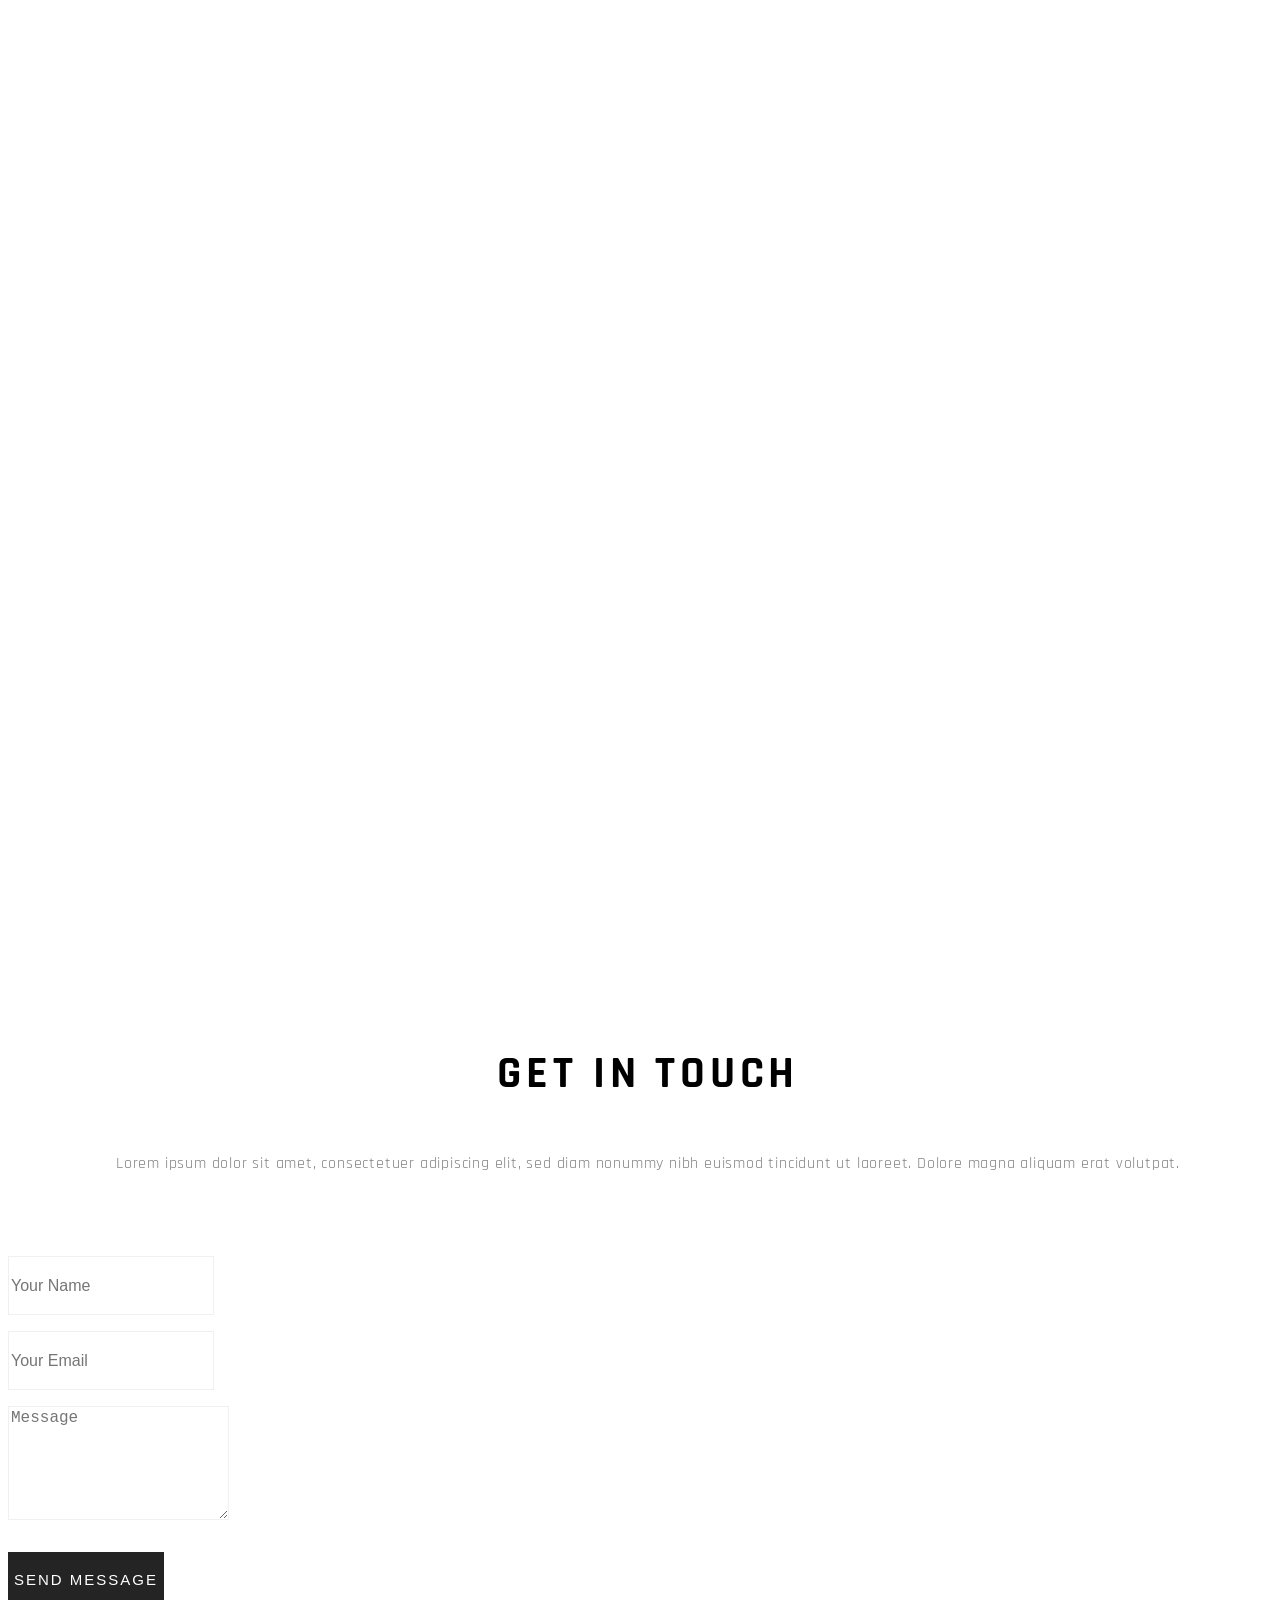
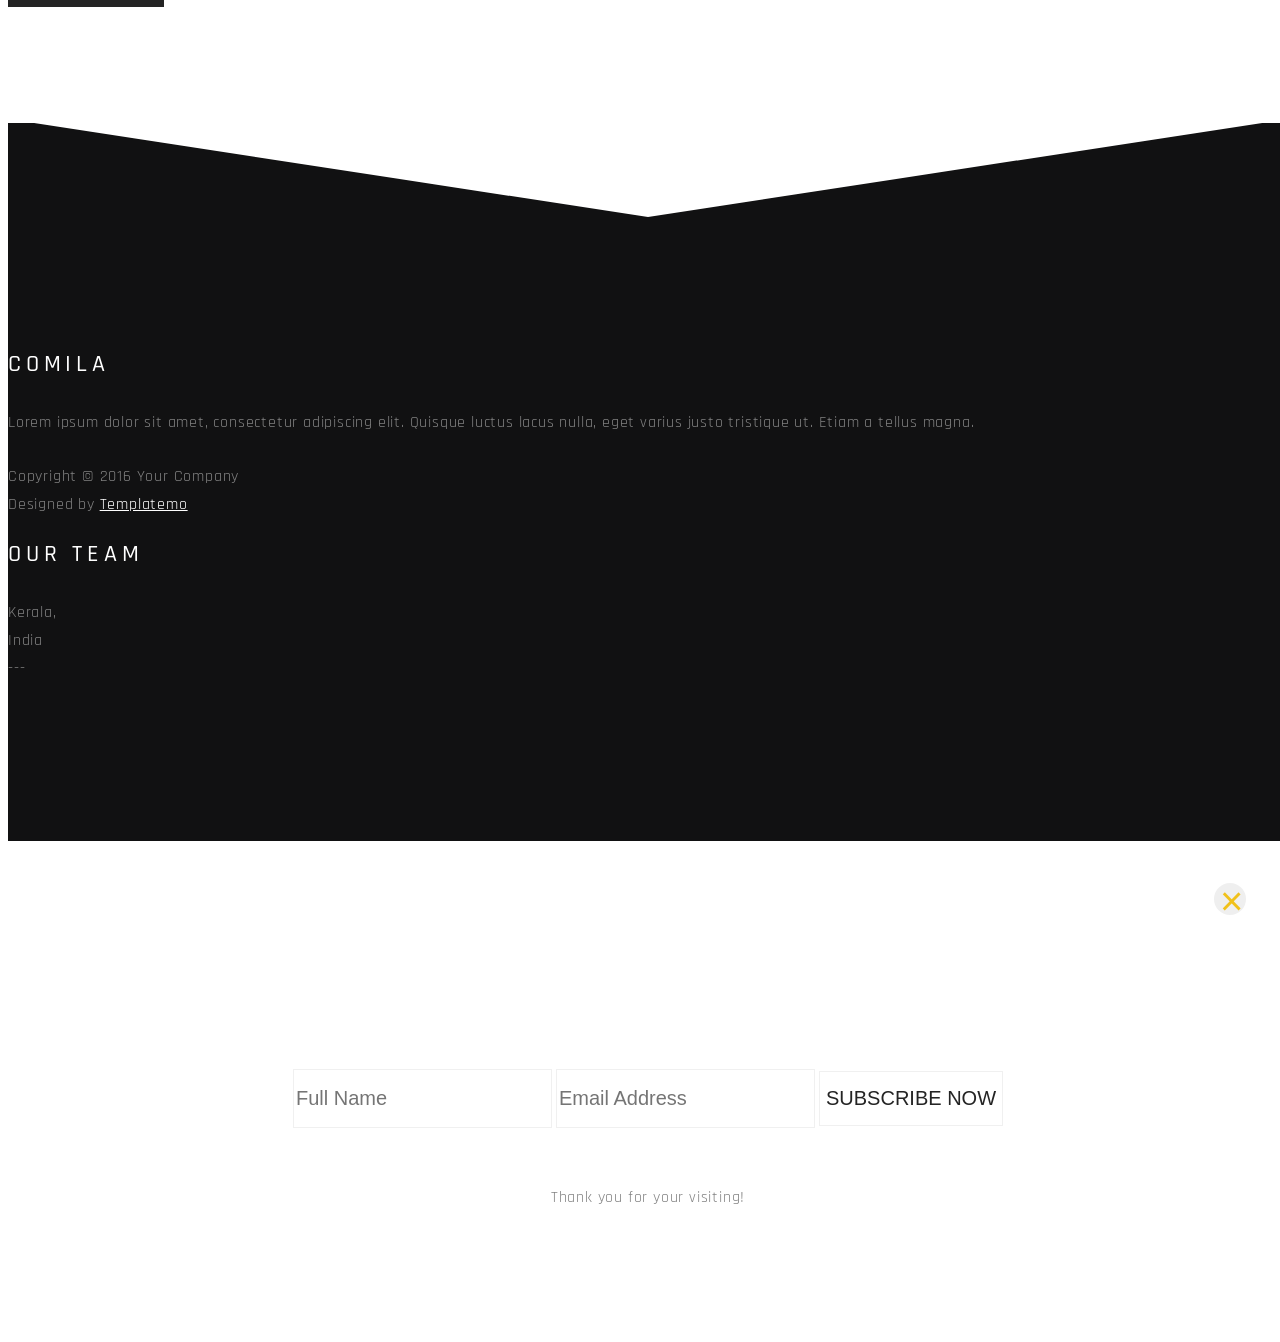
==== index.html @ 95e13ca2 "initial commit" ====
<!DOCTYPE html>
<html lang="en">
<head>

	<meta charset="utf-8">

	<title>Comila HTML CSS Template</title>
<!--
Comila Template
http://www.templatemo.com/tm-490-comila
-->
	<meta http-equiv="X-UA-Compatible" content="IE=Edge">
	<meta name="viewport" content="width=device-width, initial-scale=1">
	<meta name="keywords" content="">
	<meta name="description" content="">

	<!-- stylesheets css -->
	<link rel="stylesheet" href="css/bootstrap.min.css">
	<link rel="stylesheet" href="css/animate.min.css">

  	<link rel="stylesheet" href="css/et-line-font.css">
	<link rel="stylesheet" href="css/font-awesome.min.css">

  	<link rel="stylesheet" href="css/vegas.min.css">
	<link rel="stylesheet" href="css/style.css">

	<link href='https://fonts.googleapis.com/css?family=Rajdhani:400,500,700' rel='stylesheet' type='text/css'>

</head>
<body>

<!-- preloader section -->
<section class="preloader">
	<div class="sk-circle">
       <div class="sk-circle1 sk-child"></div>
       <!-- <div class="sk-circle2 sk-child"></div> -->
       <!-- <div class="sk-circle3 sk-child"></div> -->
       <!-- <div class="sk-circle4 sk-child"></div> -->
       <!-- <div class="sk-circle5 sk-child"></div> -->
       <!-- <div class="sk-circle6 sk-child"></div> -->
      <!-- <div class="sk-circle7 sk-child"></div> -->
       <!-- <div class="sk-circle8 sk-child"></div> -->
       <!-- <div class="sk-circle9 sk-child"></div> -->
       <!-- <div class="sk-circle10 sk-child"></div> -->
       <!-- <div class="sk-circle11 sk-child"></div> -->
       <!-- <div class="sk-circle12 sk-child"></div> -->
     </div>
</section>

<!-- home section -->
<section id="home">
	<div class="container">
		<div class="row">

			<div class="col-md-offset-2 col-md-8 col-sm-12">
				<div class="home-thumb">
					<h1 class="wow fadeInUp" data-wow-delay="0.4s">Hello, we are Sudo</h1>
          			<h3 class="wow fadeInUp" data-wow-delay="0.6s">We are almost <strong>ready to launch</strong> our <strong>new creative</strong> website!</h3>
          			<a href="#about" class="btn btn-lg btn-default smoothScroll wow fadeInUp hidden-xs" data-wow-delay="0.8s">Let's begin</a>
        			<a href="#" data-toggle="modal" data-target="#modal1" class="btn btn-lg btn-success smoothScroll wow fadeInUp" data-wow-delay="1.0s">Notify me!</a>
				</div>
			</div>

		</div>
	</div>
</section>

<!-- about section -->
<!-- <section id="about">
	<div class="container">
		<div class="row">

      <div class="col-md-6 col-sm-12">
        <img src="images/about-img.png" class="img-responsive wow fadeInUp" alt="About">
      </div>

			<div class="col-md-6 col-sm-12">
				<div class="about-thumb">
					<div class="section-title">
						<h1 class="wow fadeIn" data-wow-delay="0.2s">our company</h1>
						<h3 class="wow fadeInUp" data-wow-delay="0.4s">Comila Studio is based in Hong Kong</h3>
					</div>
					<div class="wow fadeInUp" data-wow-delay="0.6s">
						<p>Vivamus elit risus, porttitor id placerat ut, aliquet non quam. Pellentesque nulla metus, ornare et porttitor vel, consectetur vitae erat. Vestibulum tristique semper tellus vitae condimentum. Duis sed eros eget diam dictum posuere.</p>
						<p>Aliquam vel gravida ligula. Phasellus ut purus ac libero ultrices commodo commodo at quam. In vestibulum purus sit amet tempus euismod. Donec sed congue nisl.</p>
					</div>
				</div>
			</div>

		</div>
	</div>
</section> -->


<!-- feature section -->
<!-- <section id="feature">
  <div class="container">
    <div class="row">

      <svg preserveAspectRatio="none" viewBox="0 0 100 102" height="100" width="100%" version="1.1" xmlns="http://www.w3.org/2000/svg" class="svgcolor-light">
        <path d="M0 0 L50 100 L100 0 Z"></path>
      </svg>

      <div class="col-md-4 col-sm-6">
        <div class="media wow fadeInUp" data-wow-delay="0.4s">
          <div class="media-object media-left">
            <i class="icon icon-laptop"></i>
          </div>
          <div class="media-body">
            <h2 class="media-heading">Responsive</h2>
            <p>Lorem ipsum dolor sit amet, consectetur adipiscing elit. Quisque luctus lacus nulla, eget varius justo tristique ut.</p>
          </div>
        </div>
      </div>

      <div class="col-md-4 col-sm-6">
        <div class="media wow fadeInUp" data-wow-delay="0.8s">
          <div class="media-object media-left">
            <i class="icon icon-refresh"></i>
          </div>
          <div class="media-body">
            <h2 class="media-heading">Bootstrap</h2>
            <p>Lorem ipsum dolor sit amet, consectetur adipiscing elit. Quisque luctus lacus nulla, eget varius justo tristique ut.</p>
          </div>
        </div>
      </div>

      <div class="col-md-4 col-sm-8">
        <div class="media wow fadeInUp" data-wow-delay="1.2s">
          <div class="media-object media-left">
            <i class="icon icon-chat"></i>
          </div>
          <div class="media-body">
            <h2 class="media-heading">Support</h2>
            <p>Lorem ipsum dolor sit amet, consectetur adipiscing elit. Quisque luctus lacus nulla, eget varius justo tristique ut.</p>
          </div>
        </div>
      </div>

      <div class="clearfix text-center col-md-12 col-sm-12">
        <a href="#contact" class="btn btn-default smoothScroll">Talk to us</a>
      </div>

    </div>
  </div>
</section> -->

<!-- contact section -->
<section id="contact">
	<div class="container">
		<div class="row">

			<div class="col-md-offset-2 col-md-8 col-sm-12">
				<div class="section-title">
					<h1 class="wow fadeInUp" data-wow-delay="0.3s">Get in touch</h1>
					<p class="wow fadeInUp" data-wow-delay="0.6s">Lorem ipsum dolor sit amet, consectetuer adipiscing elit, sed diam nonummy nibh euismod tincidunt ut laoreet. Dolore magna aliquam erat volutpat.</p>
				</div>
				<div class="contact-form wow fadeInUp" data-wow-delay="1.0s">
					<form id="contact-form" method="post" action="#">
                        <div class="col-md-6 col-sm-6">
                          	<input name="name" type="text" class="form-control" placeholder="Your Name" required>
                        </div>
                        <div class="col-md-6 col-sm-6">
                          	<input name="email" type="email" class="form-control" placeholder="Your Email" required>
                        </div>
           			  	<div class="col-md-12 col-sm-12">
				   			<textarea name="message" class="form-control" placeholder="Message" rows="6" required></textarea>
           			  	</div>
						<div class="col-md-offset-3 col-md-6 col-sm-offset-2 col-sm-8">
							<input name="submit" type="submit" class="form-control submit" id="submit" value="SEND MESSAGE">
						</div>
					</form>
				</div>
			</div>

		</div>
	</div>
</section>

<!-- footer section -->
<footer>
	<div class="container">
		<div class="row">

      <svg class="svgcolor-light" preserveAspectRatio="none" viewBox="0 0 100 102" height="100" width="100%" version="1.1" xmlns="http://www.w3.org/2000/svg">
        <path d="M0 0 L50 100 L100 0 Z"></path>
      </svg>

      <div class="col-md-4 col-sm-6">
        <h2>comila</h2>
          <div class="wow fadeInUp" data-wow-delay="0.3s">
             <p>Lorem ipsum dolor sit amet, consectetur adipiscing elit. Quisque luctus lacus nulla, eget varius justo tristique ut. Etiam a tellus magna.</p>
             <p class="copyright-text">Copyright &copy; 2016 Your Company <br>
             Designed by <a rel="nofollow" href="http://www.google.com/+templatemo" target="_parent">Templatemo</a></p>
          </div>
      </div>

      <div class="col-md-1 col-sm-1"></div>

      <div class="col-md-4 col-sm-5">
        <h2>Our Team</h2>
        <p class="wow fadeInUp" data-wow-delay="0.6s">
          Kerala,<br>
          India <br>
          ---
        </p>
        <ul class="social-icon">
          <li><a href="#" class="fa fa-facebook wow bounceIn" data-wow-delay="0.9s"></a></li>
          <li><a href="#" class="fa fa-twitter wow bounceIn" data-wow-delay="1.2s"></a></li>
          <li><a href="#" class="fa fa-behance wow bounceIn" data-wow-delay="1.4s"></a></li>
          <li><a href="#" class="fa fa-dribbble wow bounceIn" data-wow-delay="1.6s"></a></li>
        </ul>
      </div>

		</div>
	</div>
</footer>

<!-- modal -->
<div class="modal fade" id="modal1" tabindex="-1" role="dialog" aria-labelledby="myModalLabel" aria-hidden="true">
  <div class="modal-dialog">
      <div class="modal-content modal-popup">
        <div class="modal-header">
          <button type="button" class="close" data-dismiss="modal" aria-label="Close"><span aria-hidden="true">&times;</span></button>
          <h2 class="modal-title">Our Newsletter</h2>
        </div>
        <form action="#" method="post">
          <input name="fullname" type="text" class="form-control" id="fullname" placeholder="Full Name">
          <input name="email" type="text" class="form-control" id="email" placeholder="Email Address">
          <input name="submit" type="submit" class="form-control" id="submit" value="Subscribe Now">
        </form>
        <p>Thank you for your visiting!</p>
      </div>
  </div>
</div>


<!-- Back top -->
<a href="#back-top" class="go-top"><i class="fa fa-angle-up"></i></a>

<!-- javscript js -->
<script src="js/jquery.js"></script>
<script src="js/bootstrap.min.js"></script>

<script src="js/vegas.min.js"></script>

<script src="js/wow.min.js"></script>
<script src="js/smoothscroll.js"></script>
<script src="js/custom.js"></script>

</body>
</html>
---- css/style.css ----
/*

Comila Template

http://www.templatemo.com/tm-490-comila

*/

body
	{
		background: #ffffff;
   font-family: 'Rajdhani', sans-serif;
    font-weight: 400;
	}

html,body {
  width: 100%;
  overflow-x: hidden;
}

html {
  font-size: 100%;
}

h1,h2,h3 {
  font-weight: 500;
  letter-spacing: 0.3rem;
  text-transform: uppercase;
}

h1 {
  font-size: 2.8rem;
  font-weight: 700;
}

h2 {
  color: #ffffff;
  padding-bottom: 10px;
}

h3 {
  font-size: 1rem;
  line-height: 2rem;
}

p {
  color: #828282;
  letter-spacing: 0.8px;
  line-height: 28px;
}

strong {
  color: #f1c11a;
  font-weight: 700;
}

#about,
#feature,
#contact {
  background: #ffffff;
}

#about,
#feature,
#contact,
footer {
  padding-top: 100px;
  padding-bottom: 100px;
}

.section-title {
  padding-bottom: 62px;
}
.section-title h1 {
  padding-bottom: 10px;
}
#about .section-title {
  padding-bottom: 22px;
}
#contact .section-title {
  text-align: center;
}


/* preloader section  */
.preloader {
  position: fixed;
  top: 0;
  left: 0;
  width: 100%;
  height: 100%;
  z-index: 99999;
  display: flex;
  flex-flow: row nowrap;
  justify-content: center;
  align-items: center;
  background: none repeat scroll 0 0 #ffffff;
}

.sk-circle {
  margin: 40px auto;
  width: 40px;
  height: 40px;
  position: relative; }
  .sk-circle .sk-child {
    width: 100%;
    height: 100%;
    position: absolute;
    left: 0;
    top: 0; }
  .sk-circle .sk-child:before {
    content: '';
    display: block;
    margin: 0 auto;
    width: 15%;
    height: 15%;
    background-color: #333;
    border-radius: 100%;
    -webkit-animation: sk-circleBounceDelay 1.2s infinite ease-in-out both;
            animation: sk-circleBounceDelay 1.2s infinite ease-in-out both; }
  .sk-circle .sk-circle2 {
    -webkit-transform: rotate(30deg);
        -ms-transform: rotate(30deg);
            transform: rotate(30deg); }
  .sk-circle .sk-circle3 {
    -webkit-transform: rotate(60deg);
        -ms-transform: rotate(60deg);
            transform: rotate(60deg); }
  .sk-circle .sk-circle4 {
    -webkit-transform: rotate(90deg);
        -ms-transform: rotate(90deg);
            transform: rotate(90deg); }
  .sk-circle .sk-circle5 {
    -webkit-transform: rotate(120deg);
        -ms-transform: rotate(120deg);
            transform: rotate(120deg); }
  .sk-circle .sk-circle6 {
    -webkit-transform: rotate(150deg);
        -ms-transform: rotate(150deg);
            transform: rotate(150deg); }
  .sk-circle .sk-circle7 {
    -webkit-transform: rotate(180deg);
        -ms-transform: rotate(180deg);
            transform: rotate(180deg); }
  .sk-circle .sk-circle8 {
    -webkit-transform: rotate(210deg);
        -ms-transform: rotate(210deg);
            transform: rotate(210deg); }
  .sk-circle .sk-circle9 {
    -webkit-transform: rotate(240deg);
        -ms-transform: rotate(240deg);
            transform: rotate(240deg); }
  .sk-circle .sk-circle10 {
    -webkit-transform: rotate(270deg);
        -ms-transform: rotate(270deg);
            transform: rotate(270deg); }
  .sk-circle .sk-circle11 {
    -webkit-transform: rotate(300deg);
        -ms-transform: rotate(300deg);
            transform: rotate(300deg); }
  .sk-circle .sk-circle12 {
    -webkit-transform: rotate(330deg);
        -ms-transform: rotate(330deg);
            transform: rotate(330deg); }
  .sk-circle .sk-circle2:before {
    -webkit-animation-delay: -1.1s;
            animation-delay: -1.1s; }
  .sk-circle .sk-circle3:before {
    -webkit-animation-delay: -1s;
            animation-delay: -1s; }
  .sk-circle .sk-circle4:before {
    -webkit-animation-delay: -0.9s;
            animation-delay: -0.9s; }
  .sk-circle .sk-circle5:before {
    -webkit-animation-delay: -0.8s;
            animation-delay: -0.8s; }
  .sk-circle .sk-circle6:before {
    -webkit-animation-delay: -0.7s;
            animation-delay: -0.7s; }
  .sk-circle .sk-circle7:before {
    -webkit-animation-delay: -0.6s;
            animation-delay: -0.6s; }
  .sk-circle .sk-circle8:before {
    -webkit-animation-delay: -0.5s;
            animation-delay: -0.5s; }
  .sk-circle .sk-circle9:before {
    -webkit-animation-delay: -0.4s;
            animation-delay: -0.4s; }
  .sk-circle .sk-circle10:before {
    -webkit-animation-delay: -0.3s;
            animation-delay: -0.3s; }
  .sk-circle .sk-circle11:before {
    -webkit-animation-delay: -0.2s;
            animation-delay: -0.2s; }
  .sk-circle .sk-circle12:before {
    -webkit-animation-delay: -0.1s;
            animation-delay: -0.1s; }

@-webkit-keyframes sk-circleBounceDelay {
  0%, 80%, 100% {
    -webkit-transform: scale(0);
            transform: scale(0); }
  40% {
    -webkit-transform: scale(1);
            transform: scale(1); } }

@keyframes sk-circleBounceDelay {
  0%, 80%, 100% {
    -webkit-transform: scale(0);
            transform: scale(0); }
  40% {
    -webkit-transform: scale(1);
            transform: scale(1); } }

#slideshow {
  top: 0;
  left: 0;
  z-index: -10;
  width: 100vw;
  backface-visibility: hidden;
}


/* home section */
#home {
  display: -webkit-box;
  display: -webkit-flex;
  display: -ms-flexbox;
  display: flex;
  -webkit-box-align: center;
  -webkit-align-items: center;
      -ms-flex-align: center;
        align-items: center;
  text-align: center;
  height: 100vh;
  color: #ffffff;
}

#home .home-thumb {
  text-align: center;
}

#home .btn {
    background: transparent;
    border: 3px solid #ffffff;
    border-radius: 0px;
    color: #ffffff;
    font-weight: 700;
    letter-spacing: 1px;
    padding: 14px 36px;
    margin-top: 42px;
    margin-right: 16px;
    -webkit-transition: all 0.4s ease-in-out;
    transition: all 0.4s ease-in-out;
}

#home .btn:hover {
  background: #f1c11a;
  color: #ffffff;
  border-color: transparent;
}

#home .btn-success {
    background: #ffffff;
    color: #242424;
    border-color: transparent;
}


/* about section */
#about h3 {
    margin-top: 0px;
}

#about .about-thumb {
  padding-top: 10px;
}


/* feature section */
#feature {
  background: #f1c11a;
}

#feature .icon {
  color: #ffffff;
  font-size: 42px;
  padding-right: 14px;
}

#feature p {
  color: #333;
}

#feature .btn {
    background: transparent;
    border: 3px solid #ffffff;
    border-radius: 0px;
    color: #ffffff;
    font-size: 18px;
    font-weight: 700;
    letter-spacing: 1px;
    padding: 14px 36px;
    margin-top: 62px;
    margin-right: 16px;
    -webkit-transition: all 0.4s ease-in-out;
    transition: all 0.4s ease-in-out;
}

#feature .btn:hover {
  background: #ffffff;
  color: #333;
  border-color: transparent;
}



/* contact section  */
#contact .form-control {
  background: transparent;
  border: 1px solid #f0f0f0;
  border-radius: 0px;
  box-shadow: none;
  font-size: 16px;
  margin-bottom: 16px;
  transition: all 0.4s ease-in-out;
}

#contact .form-control:hover {
  border-color: #999;
}

#contact input {height: 55px;}

#contact input[type='submit'] {
  background: #242424;
  border: none;
  color: #ffffff;
  font-size: 15px;
  font-weight: 400;
  letter-spacing: 2px;
  transition: all 0.4s ease-in-out;
  margin-top: 10px;
}

#contact input[type='submit']:hover {
  background: #f1c11a;
}


/* footer section  */
footer {
  background: #111112;
}

footer .copyright-text {
  padding-top: 10px;
}

footer a {
	color: #fff;
}

footer a:hover {
	color: #FF6;
}

/* svg */
.svgcolor-light {
  /*position: absolute;
  top: 0;
  left: 0; */
  position: relative;
  bottom: 104px;
}
.svgcolor-light > path {
  fill: white;
  stroke: white;
  stroke-width: 0;
}

/* modal */
.modal-dialog .modal-content {
  background: url('../images/modal-bg.jpg') no-repeat;
  background-size: cover;
  background-position: center center;
  border-radius: 0;
  text-align: center;
  padding: 100px 50px 100px 50px;
  position: relative;
}

.btn:focus {
  outline: none;
}

.modal-header {
  border-bottom: 0px;
}

.modal-dialog .close {
  color: #f1c11a;
  font-size: 40px;
  font-weight: 300;
  text-shadow: none;
  opacity: 1;
  position: absolute;
  top: 40px;
  right: 40px;
  border: 2px solid #ffffff;
  border-radius: 100px;
  width: 36px;
  height: 36px;
  line-height: 35px;
  text-align: center;
}
.modal-dialog .close:focus {
  outline: none;
}

.modal-dialog form {
  padding: 20px;
}
.modal-dialog form input {
  height: 55px;
}
.modal-dialog form .form-control {
  background: transparent;
  border: 1px solid #f0f0f0;
  border-radius: 0px;
  box-shadow: none;
  font-size: 20px;
  color: #fff;
  margin-bottom: 20px;
  transition: all 0.4s ease-in-out;
}

.modal-dialog form input[type="submit"] {
  background: #ffffff;
  color: #242424;
  text-transform: uppercase;
  margin-top: 30px;
}
.modal-dialog form input[type="submit"]:hover {
  background: #f1c11a;
  border-color: transparent;
  color: #ffffff;
}

/* Back top */
.go-top {
  background-color: #eee;
  bottom: 2em;
  right: 2em;
  color: #111112;
  font-size: 22px;
  display: none;
  position: fixed;
  text-decoration: none;
  width: 50px;
  height: 50px;
  line-height: 50px;
  text-align: center;
  transition: all 0.4s ease-in-out;
}

.go-top:hover {
    background: #f1c11a;
    color: #ffffff;
}


/* social icon section  */
.social-icon {
  padding: 0;
  margin: 0;
}

.social-icon li {
  list-style: none;
  display: inline-block;
}

.social-icon li a {
  border-radius: 100px;
  color: #626262;
  font-size: 18px;
  text-decoration: none;
  transition: all 0.4s ease-in-out;
  width: 42px;
  height: 42px;
  line-height: 42px;
  text-align: center;
  margin-top: 12px;
  margin-right: 10px;
}

.social-icon li a:hover {
  background-color: #ffffff;
  color: #111112;
}

/* Mobile Responsive */
@media (max-width: 980px) {

  h1 {
    font-size: 2.4rem;
  }

  #home {
    height: 65vh;
  }

  #about .section-title {
    padding-bottom: 12px;
  }

  #feature .col-md-4 {
    padding-bottom: 32px;
  }

}


@media (max-width: 768px) {

  h1 {
    font-size: 2rem;
  }

  h2 {
    font-size: 1.6rem;
  }

  h3 {
    font-size: 0.8rem;
    line-height: 1.3rem;
  }

}


@media (max-width: 700px) {

  #home {height: 100vh;}

  .modal-dialog .modal-content {
    padding: 50px 20px;
  }

  footer {text-align: center;}
  footer .col-sm-6 {
    padding-bottom: 32px;
  }

  .modal-dialog .close {
  font-size: 35px;
  width: 25px;
  height: 25px;
  line-height: 25px;
}

}
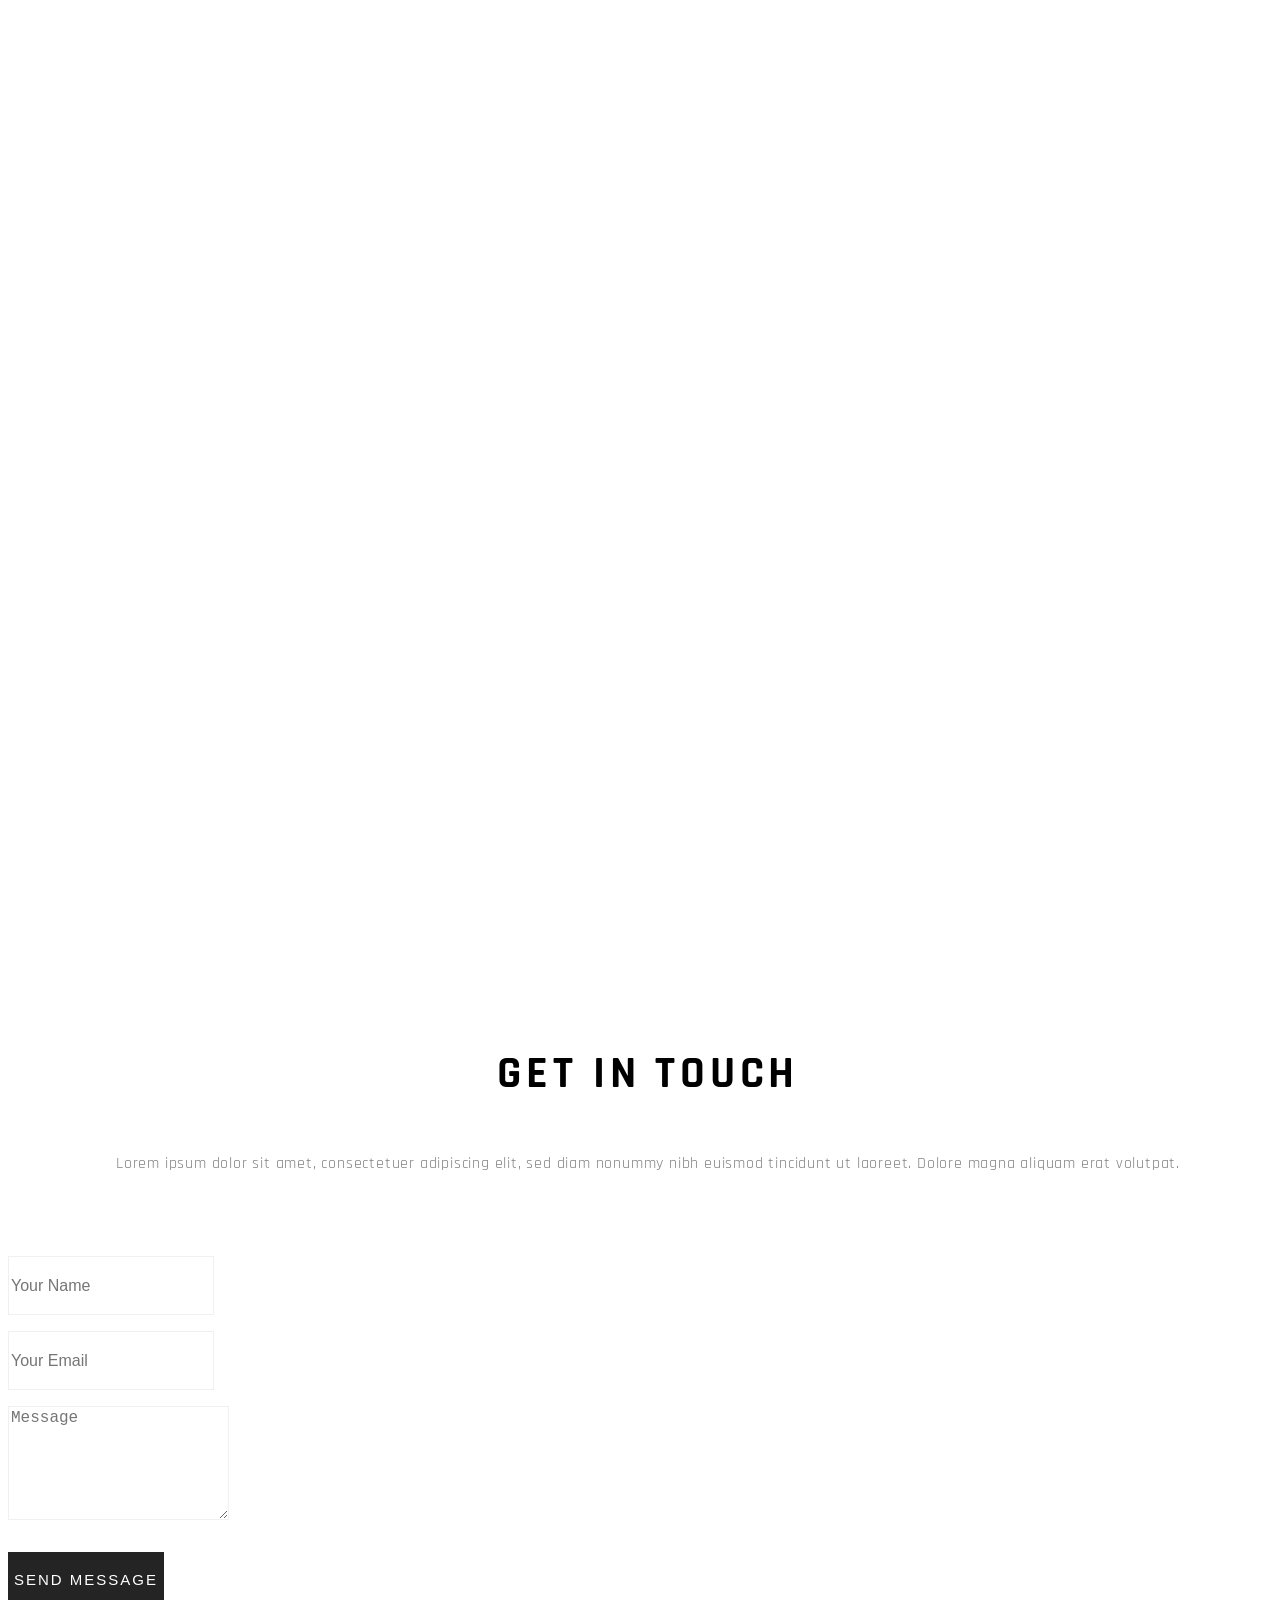
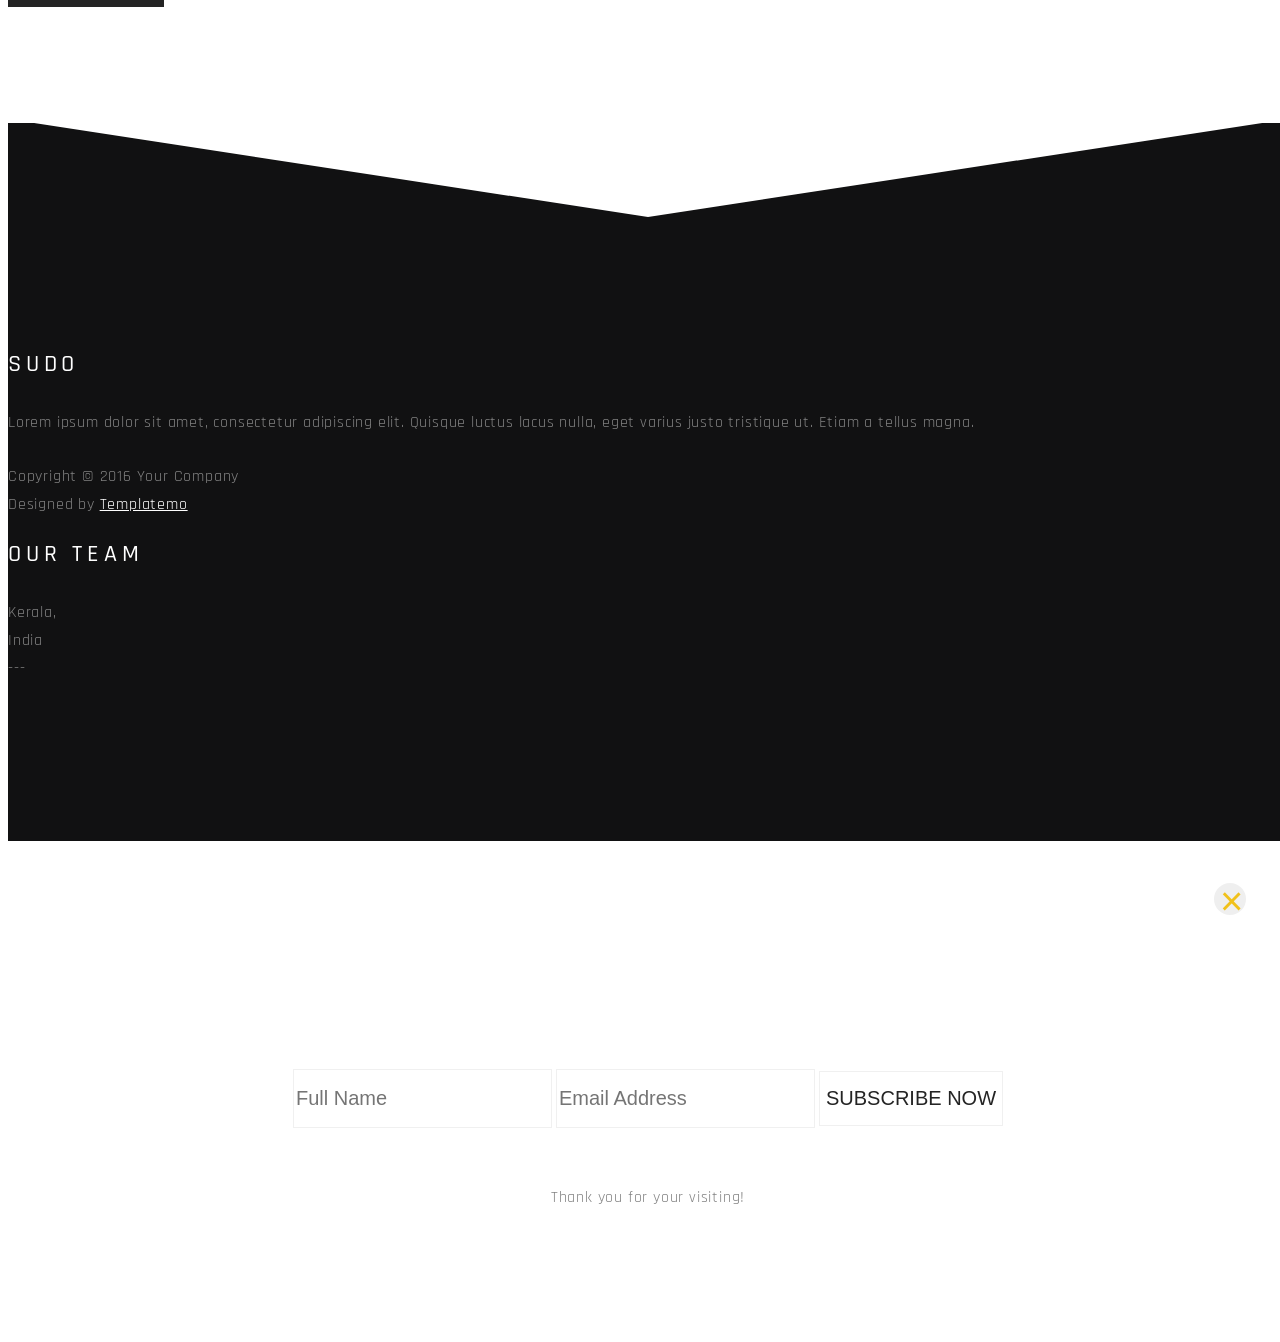
==== commit a7b842e4: "fixes" ====
--- a/index.html
+++ b/index.html
@@ -4,10 +4,10 @@
 
 	<meta charset="utf-8">
 
-	<title>Comila HTML CSS Template</title>
+	<title>SuDo</title>
 <!--
-Comila Template
-http://www.templatemo.com/tm-490-comila
+SuDo Template
+http://www.templatemo.com/tm-490-SuDo
 -->
 	<meta http-equiv="X-UA-Compatible" content="IE=Edge">
 	<meta name="viewport" content="width=device-width, initial-scale=1">
@@ -54,7 +54,7 @@
 
 			<div class="col-md-offset-2 col-md-8 col-sm-12">
 				<div class="home-thumb">
-					<h1 class="wow fadeInUp" data-wow-delay="0.4s">Hello, we are Sudo</h1>
+					<h1 class="wow fadeInUp" data-wow-delay="0.4s">Hello, we are SuDo</h1>
           			<h3 class="wow fadeInUp" data-wow-delay="0.6s">We are almost <strong>ready to launch</strong> our <strong>new creative</strong> website!</h3>
           			<a href="#about" class="btn btn-lg btn-default smoothScroll wow fadeInUp hidden-xs" data-wow-delay="0.8s">Let's begin</a>
         			<a href="#" data-toggle="modal" data-target="#modal1" class="btn btn-lg btn-success smoothScroll wow fadeInUp" data-wow-delay="1.0s">Notify me!</a>
@@ -78,7 +78,7 @@
 				<div class="about-thumb">
 					<div class="section-title">
 						<h1 class="wow fadeIn" data-wow-delay="0.2s">our company</h1>
-						<h3 class="wow fadeInUp" data-wow-delay="0.4s">Comila Studio is based in Hong Kong</h3>
+						<h3 class="wow fadeInUp" data-wow-delay="0.4s">SuDo Studio is based in Hong Kong</h3>
 					</div>
 					<div class="wow fadeInUp" data-wow-delay="0.6s">
 						<p>Vivamus elit risus, porttitor id placerat ut, aliquet non quam. Pellentesque nulla metus, ornare et porttitor vel, consectetur vitae erat. Vestibulum tristique semper tellus vitae condimentum. Duis sed eros eget diam dictum posuere.</p>
@@ -187,7 +187,7 @@
       </svg>
 
       <div class="col-md-4 col-sm-6">
-        <h2>comila</h2>
+        <h2>SuDo</h2>
           <div class="wow fadeInUp" data-wow-delay="0.3s">
              <p>Lorem ipsum dolor sit amet, consectetur adipiscing elit. Quisque luctus lacus nulla, eget varius justo tristique ut. Etiam a tellus magna.</p>
              <p class="copyright-text">Copyright &copy; 2016 Your Company <br>
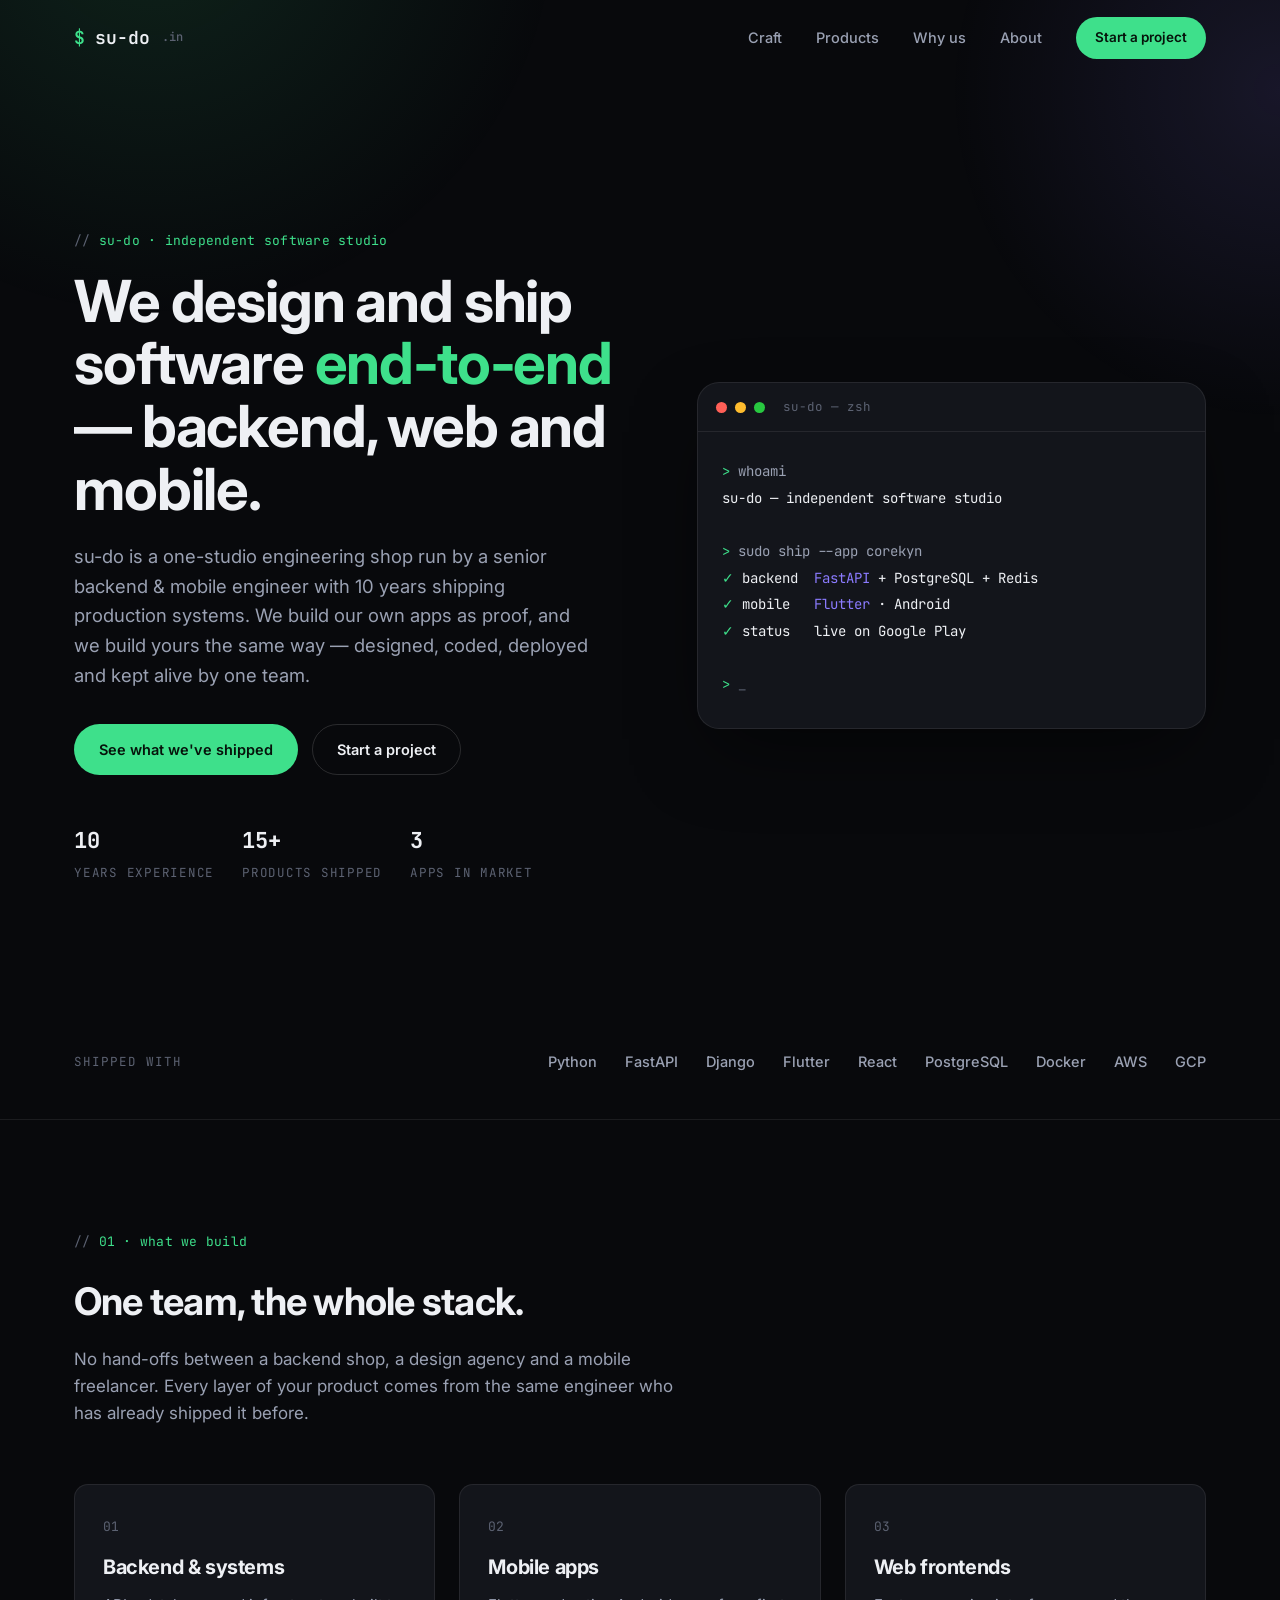
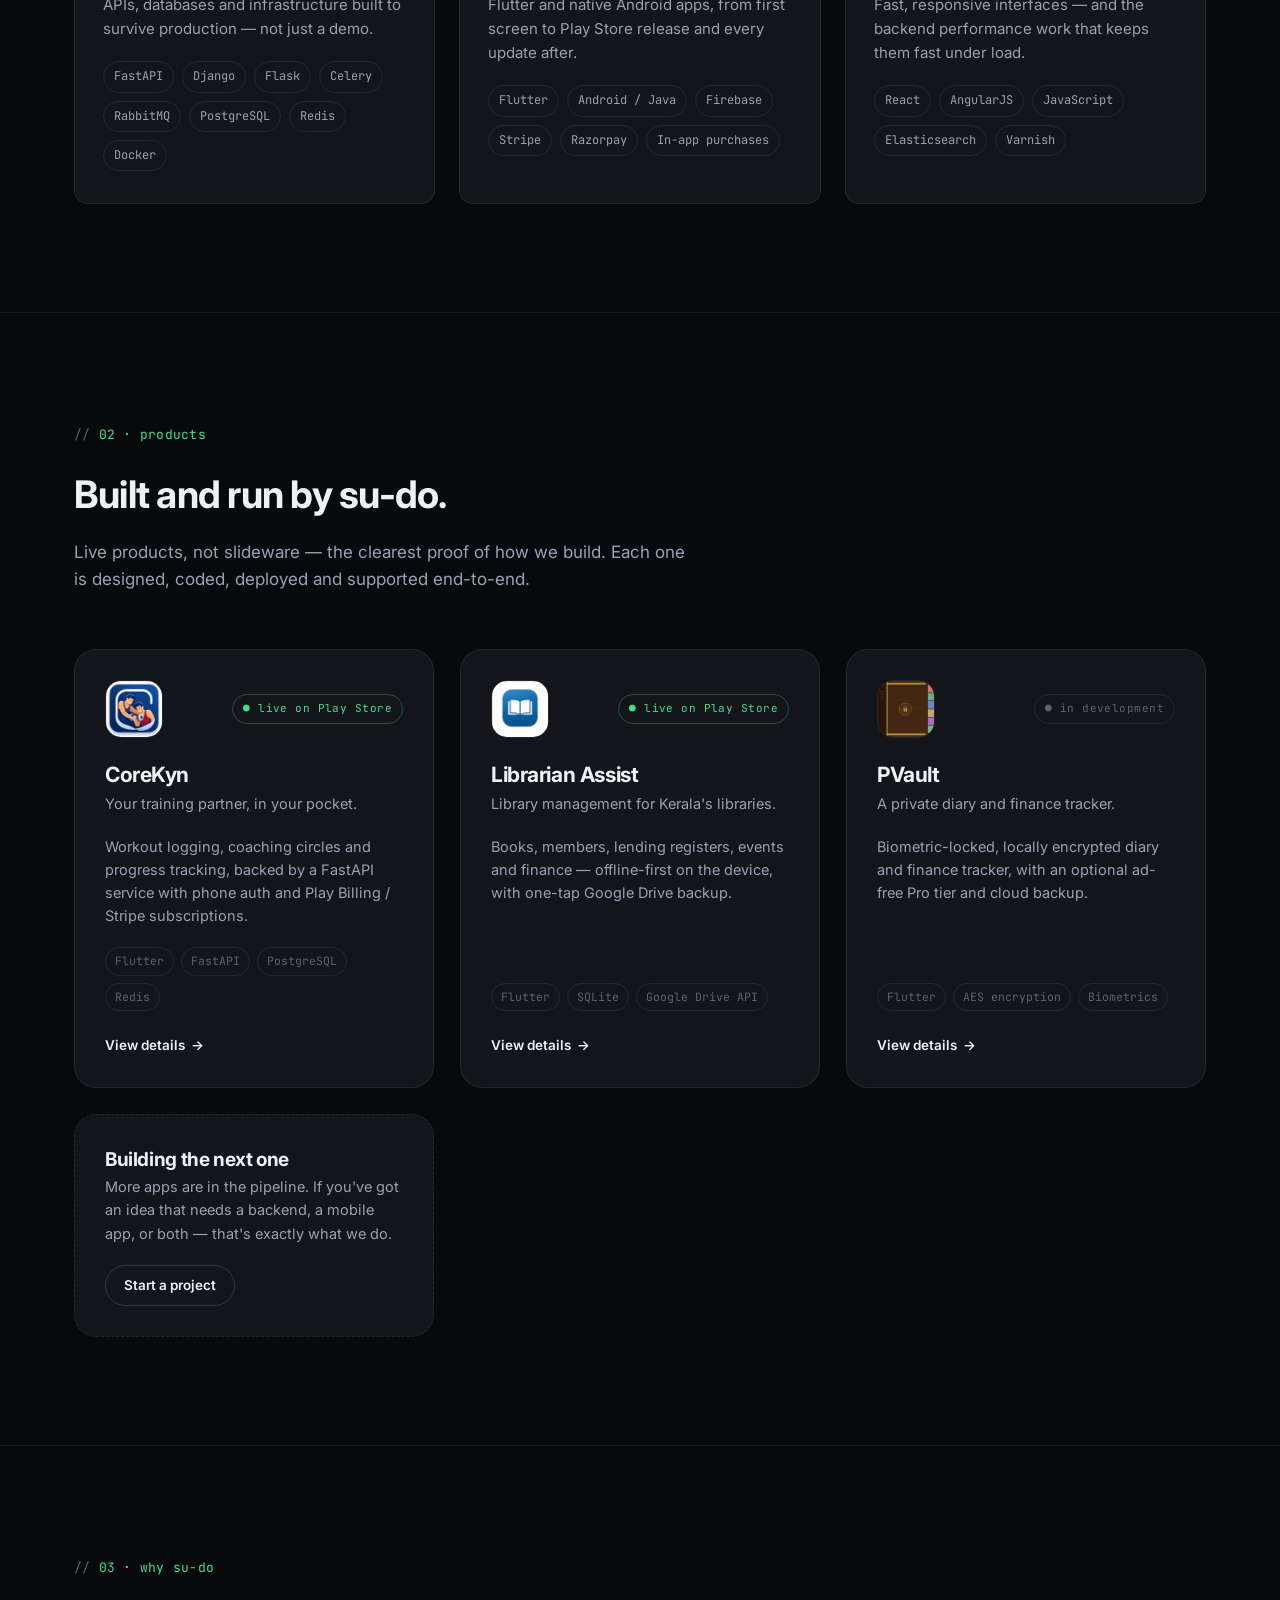
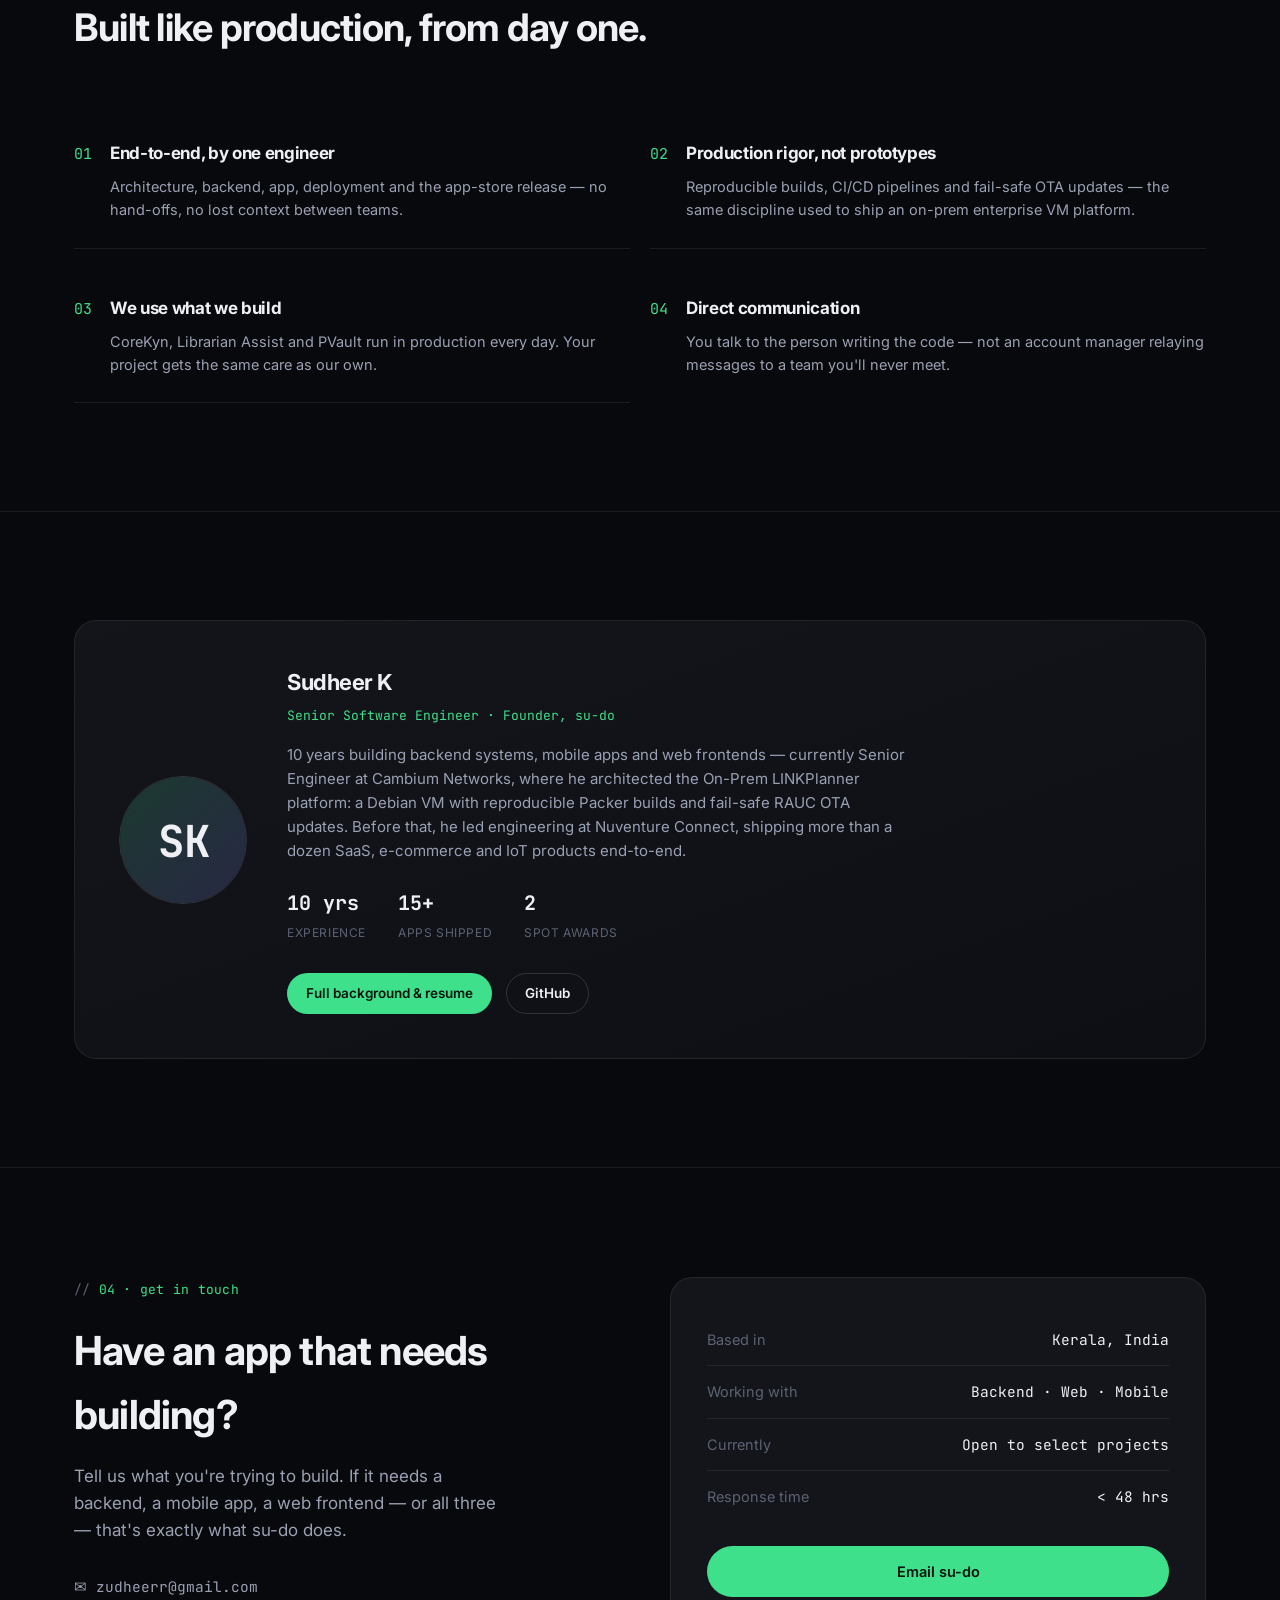
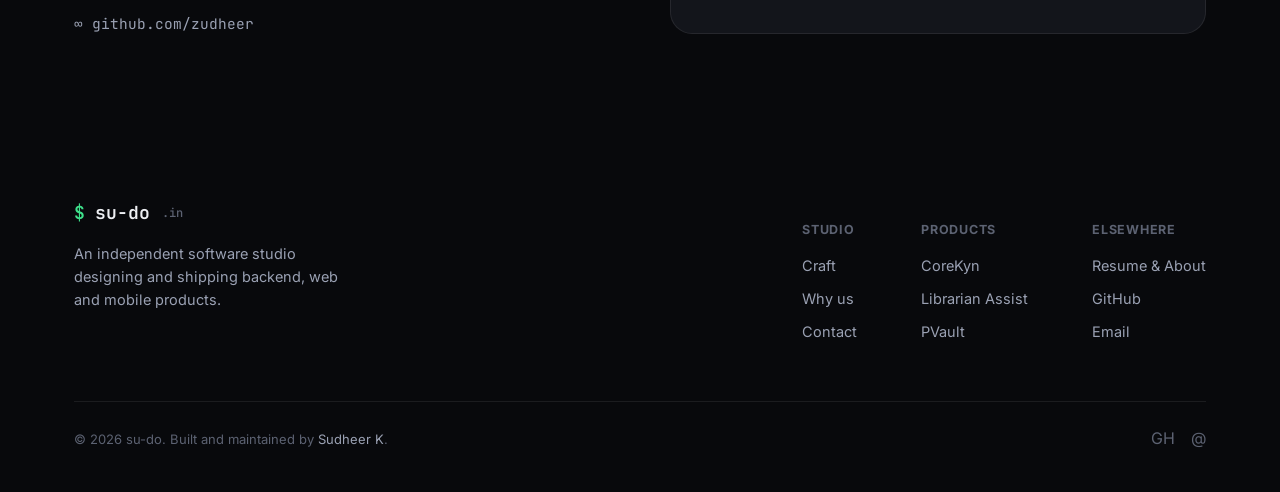
==== commit ab552cca: "Sudo revamp" ====
--- a/index.html
+++ b/index.html
@@ -1,252 +1,358 @@
-<!DOCTYPE html>
-<html lang="en">
-<head>
-
-	<meta charset="utf-8">
-
-	<title>SuDo</title>
-<!--
-SuDo Template
-http://www.templatemo.com/tm-490-SuDo
--->
-	<meta http-equiv="X-UA-Compatible" content="IE=Edge">
-	<meta name="viewport" content="width=device-width, initial-scale=1">
-	<meta name="keywords" content="">
-	<meta name="description" content="">
-
-	<!-- stylesheets css -->
-	<link rel="stylesheet" href="css/bootstrap.min.css">
-	<link rel="stylesheet" href="css/animate.min.css">
-
-  	<link rel="stylesheet" href="css/et-line-font.css">
-	<link rel="stylesheet" href="css/font-awesome.min.css">
-
-  	<link rel="stylesheet" href="css/vegas.min.css">
-	<link rel="stylesheet" href="css/style.css">
-
-	<link href='https://fonts.googleapis.com/css?family=Rajdhani:400,500,700' rel='stylesheet' type='text/css'>
-
-</head>
-<body>
-
-<!-- preloader section -->
-<section class="preloader">
-	<div class="sk-circle">
-       <div class="sk-circle1 sk-child"></div>
-       <!-- <div class="sk-circle2 sk-child"></div> -->
-       <!-- <div class="sk-circle3 sk-child"></div> -->
-       <!-- <div class="sk-circle4 sk-child"></div> -->
-       <!-- <div class="sk-circle5 sk-child"></div> -->
-       <!-- <div class="sk-circle6 sk-child"></div> -->
-      <!-- <div class="sk-circle7 sk-child"></div> -->
-       <!-- <div class="sk-circle8 sk-child"></div> -->
-       <!-- <div class="sk-circle9 sk-child"></div> -->
-       <!-- <div class="sk-circle10 sk-child"></div> -->
-       <!-- <div class="sk-circle11 sk-child"></div> -->
-       <!-- <div class="sk-circle12 sk-child"></div> -->
-     </div>
-</section>
-
-<!-- home section -->
-<section id="home">
-	<div class="container">
-		<div class="row">
-
-			<div class="col-md-offset-2 col-md-8 col-sm-12">
-				<div class="home-thumb">
-					<h1 class="wow fadeInUp" data-wow-delay="0.4s">Hello, we are SuDo</h1>
-          			<h3 class="wow fadeInUp" data-wow-delay="0.6s">We are almost <strong>ready to launch</strong> our <strong>new creative</strong> website!</h3>
-          			<a href="#about" class="btn btn-lg btn-default smoothScroll wow fadeInUp hidden-xs" data-wow-delay="0.8s">Let's begin</a>
-        			<a href="#" data-toggle="modal" data-target="#modal1" class="btn btn-lg btn-success smoothScroll wow fadeInUp" data-wow-delay="1.0s">Notify me!</a>
-				</div>
-			</div>
-
-		</div>
-	</div>
-</section>
-
-<!-- about section -->
-<!-- <section id="about">
-	<div class="container">
-		<div class="row">
-
-      <div class="col-md-6 col-sm-12">
-        <img src="images/about-img.png" class="img-responsive wow fadeInUp" alt="About">
-      </div>
-
-			<div class="col-md-6 col-sm-12">
-				<div class="about-thumb">
-					<div class="section-title">
-						<h1 class="wow fadeIn" data-wow-delay="0.2s">our company</h1>
-						<h3 class="wow fadeInUp" data-wow-delay="0.4s">SuDo Studio is based in Hong Kong</h3>
-					</div>
-					<div class="wow fadeInUp" data-wow-delay="0.6s">
-						<p>Vivamus elit risus, porttitor id placerat ut, aliquet non quam. Pellentesque nulla metus, ornare et porttitor vel, consectetur vitae erat. Vestibulum tristique semper tellus vitae condimentum. Duis sed eros eget diam dictum posuere.</p>
-						<p>Aliquam vel gravida ligula. Phasellus ut purus ac libero ultrices commodo commodo at quam. In vestibulum purus sit amet tempus euismod. Donec sed congue nisl.</p>
-					</div>
-				</div>
-			</div>
-
-		</div>
-	</div>
-</section> -->
-
-
-<!-- feature section -->
-<!-- <section id="feature">
-  <div class="container">
-    <div class="row">
-
-      <svg preserveAspectRatio="none" viewBox="0 0 100 102" height="100" width="100%" version="1.1" xmlns="http://www.w3.org/2000/svg" class="svgcolor-light">
-        <path d="M0 0 L50 100 L100 0 Z"></path>
-      </svg>
-
-      <div class="col-md-4 col-sm-6">
-        <div class="media wow fadeInUp" data-wow-delay="0.4s">
-          <div class="media-object media-left">
-            <i class="icon icon-laptop"></i>
-          </div>
-          <div class="media-body">
-            <h2 class="media-heading">Responsive</h2>
-            <p>Lorem ipsum dolor sit amet, consectetur adipiscing elit. Quisque luctus lacus nulla, eget varius justo tristique ut.</p>
-          </div>
-        </div>
-      </div>
-
-      <div class="col-md-4 col-sm-6">
-        <div class="media wow fadeInUp" data-wow-delay="0.8s">
-          <div class="media-object media-left">
-            <i class="icon icon-refresh"></i>
-          </div>
-          <div class="media-body">
-            <h2 class="media-heading">Bootstrap</h2>
-            <p>Lorem ipsum dolor sit amet, consectetur adipiscing elit. Quisque luctus lacus nulla, eget varius justo tristique ut.</p>
-          </div>
-        </div>
-      </div>
-
-      <div class="col-md-4 col-sm-8">
-        <div class="media wow fadeInUp" data-wow-delay="1.2s">
-          <div class="media-object media-left">
-            <i class="icon icon-chat"></i>
-          </div>
-          <div class="media-body">
-            <h2 class="media-heading">Support</h2>
-            <p>Lorem ipsum dolor sit amet, consectetur adipiscing elit. Quisque luctus lacus nulla, eget varius justo tristique ut.</p>
-          </div>
-        </div>
-      </div>
-
-      <div class="clearfix text-center col-md-12 col-sm-12">
-        <a href="#contact" class="btn btn-default smoothScroll">Talk to us</a>
-      </div>
-
-    </div>
-  </div>
-</section> -->
-
-<!-- contact section -->
-<section id="contact">
-	<div class="container">
-		<div class="row">
-
-			<div class="col-md-offset-2 col-md-8 col-sm-12">
-				<div class="section-title">
-					<h1 class="wow fadeInUp" data-wow-delay="0.3s">Get in touch</h1>
-					<p class="wow fadeInUp" data-wow-delay="0.6s">Lorem ipsum dolor sit amet, consectetuer adipiscing elit, sed diam nonummy nibh euismod tincidunt ut laoreet. Dolore magna aliquam erat volutpat.</p>
-				</div>
-				<div class="contact-form wow fadeInUp" data-wow-delay="1.0s">
-					<form id="contact-form" method="post" action="#">
-                        <div class="col-md-6 col-sm-6">
-                          	<input name="name" type="text" class="form-control" placeholder="Your Name" required>
-                        </div>
-                        <div class="col-md-6 col-sm-6">
-                          	<input name="email" type="email" class="form-control" placeholder="Your Email" required>
-                        </div>
-           			  	<div class="col-md-12 col-sm-12">
-				   			<textarea name="message" class="form-control" placeholder="Message" rows="6" required></textarea>
-           			  	</div>
-						<div class="col-md-offset-3 col-md-6 col-sm-offset-2 col-sm-8">
-							<input name="submit" type="submit" class="form-control submit" id="submit" value="SEND MESSAGE">
-						</div>
-					</form>
-				</div>
-			</div>
-
-		</div>
-	</div>
-</section>
-
-<!-- footer section -->
-<footer>
-	<div class="container">
-		<div class="row">
-
-      <svg class="svgcolor-light" preserveAspectRatio="none" viewBox="0 0 100 102" height="100" width="100%" version="1.1" xmlns="http://www.w3.org/2000/svg">
-        <path d="M0 0 L50 100 L100 0 Z"></path>
-      </svg>
-
-      <div class="col-md-4 col-sm-6">
-        <h2>SuDo</h2>
-          <div class="wow fadeInUp" data-wow-delay="0.3s">
-             <p>Lorem ipsum dolor sit amet, consectetur adipiscing elit. Quisque luctus lacus nulla, eget varius justo tristique ut. Etiam a tellus magna.</p>
-             <p class="copyright-text">Copyright &copy; 2016 Your Company <br>
-             Designed by <a rel="nofollow" href="http://www.google.com/+templatemo" target="_parent">Templatemo</a></p>
-          </div>
-      </div>
-
-      <div class="col-md-1 col-sm-1"></div>
-
-      <div class="col-md-4 col-sm-5">
-        <h2>Our Team</h2>
-        <p class="wow fadeInUp" data-wow-delay="0.6s">
-          Kerala,<br>
-          India <br>
-          ---
-        </p>
-        <ul class="social-icon">
-          <li><a href="#" class="fa fa-facebook wow bounceIn" data-wow-delay="0.9s"></a></li>
-          <li><a href="#" class="fa fa-twitter wow bounceIn" data-wow-delay="1.2s"></a></li>
-          <li><a href="#" class="fa fa-behance wow bounceIn" data-wow-delay="1.4s"></a></li>
-          <li><a href="#" class="fa fa-dribbble wow bounceIn" data-wow-delay="1.6s"></a></li>
-        </ul>
-      </div>
-
-		</div>
-	</div>
-</footer>
-
-<!-- modal -->
-<div class="modal fade" id="modal1" tabindex="-1" role="dialog" aria-labelledby="myModalLabel" aria-hidden="true">
-  <div class="modal-dialog">
-      <div class="modal-content modal-popup">
-        <div class="modal-header">
-          <button type="button" class="close" data-dismiss="modal" aria-label="Close"><span aria-hidden="true">&times;</span></button>
-          <h2 class="modal-title">Our Newsletter</h2>
-        </div>
-        <form action="#" method="post">
-          <input name="fullname" type="text" class="form-control" id="fullname" placeholder="Full Name">
-          <input name="email" type="text" class="form-control" id="email" placeholder="Email Address">
-          <input name="submit" type="submit" class="form-control" id="submit" value="Subscribe Now">
-        </form>
-        <p>Thank you for your visiting!</p>
-      </div>
-  </div>
-</div>
-
-
-<!-- Back top -->
-<a href="#back-top" class="go-top"><i class="fa fa-angle-up"></i></a>
-
-<!-- javscript js -->
-<script src="js/jquery.js"></script>
-<script src="js/bootstrap.min.js"></script>
-
-<script src="js/vegas.min.js"></script>
-
-<script src="js/wow.min.js"></script>
-<script src="js/smoothscroll.js"></script>
-<script src="js/custom.js"></script>
-
-</body>
-</html>+<!DOCTYPE html>
+<html lang="en">
+<head>
+  <meta charset="utf-8">
+  <meta name="viewport" content="width=device-width, initial-scale=1">
+  <title>su-do — independent software studio</title>
+  <meta name="description" content="su-do is an independent software studio run by a senior backend, web and mobile engineer. We build and ship our own products — CoreKyn, Librarian Assist, PVault — and build focused apps for clients too.">
+  <meta name="keywords" content="software studio, app development, backend engineer, Flutter developer, FastAPI, freelance software engineer, Kerala software developer">
+  <link rel="canonical" href="https://su-do.in/">
+
+  <!-- Open Graph -->
+  <meta property="og:type" content="website">
+  <meta property="og:title" content="su-do — independent software studio">
+  <meta property="og:description" content="A one-studio engineering shop that designs and ships full-stack products — backend, web and mobile — under one roof.">
+  <meta property="og:url" content="https://su-do.in/">
+  <meta name="twitter:card" content="summary">
+
+  <link rel="icon" href="assets/img/favicon.svg" type="image/svg+xml">
+
+  <link rel="preconnect" href="https://fonts.googleapis.com">
+  <link rel="preconnect" href="https://fonts.gstatic.com" crossorigin>
+  <link href="https://fonts.googleapis.com/css2?family=Inter:wght@400;500;600;700;800&family=JetBrains+Mono:wght@400;500;600;700&display=swap" rel="stylesheet">
+
+  <link rel="stylesheet" href="assets/css/style.css">
+
+  <script data-ad-client="ca-pub-1484686711344048" async src="https://pagead2.googlesyndication.com/pagead/js/adsbygoogle.js"></script>
+
+  <script type="application/ld+json">
+  {
+    "@context": "https://schema.org",
+    "@type": "Organization",
+    "name": "su-do",
+    "url": "https://su-do.in",
+    "founder": { "@type": "Person", "name": "Sudheer K", "url": "https://sudheer.su-do.in" },
+    "sameAs": ["https://sudheer.su-do.in", "https://github.com/zudheer"]
+  }
+  </script>
+</head>
+<body>
+
+  <nav class="nav">
+    <div class="container">
+      <a href="#top" class="brand"><span class="dot">$</span> su-do<small>.in</small></a>
+      <ul class="nav-links" id="navLinks">
+        <li><a href="#craft">Craft</a></li>
+        <li><a href="#products">Products</a></li>
+        <li><a href="#why">Why us</a></li>
+        <li><a href="#author">About</a></li>
+        <li><a href="#contact" class="btn btn-primary btn-sm">Start a project</a></li>
+      </ul>
+      <button class="nav-toggle" id="navToggle" aria-label="Toggle menu">&#9776;</button>
+    </div>
+  </nav>
+
+  <header class="hero" id="top">
+    <div class="container hero-grid">
+      <div class="reveal in">
+        <div class="eyebrow">su-do · independent software studio</div>
+        <h1>We design and ship software <span class="accent">end&#8209;to&#8209;end</span> — backend, web and mobile.</h1>
+        <p class="hero-sub">
+          su-do is a one-studio engineering shop run by a senior backend &amp; mobile engineer
+          with 10 years shipping production systems. We build our own apps as proof, and we
+          build yours the same way — designed, coded, deployed and kept alive by one team.
+        </p>
+        <div class="hero-cta">
+          <a href="#products" class="btn btn-primary">See what we've shipped</a>
+          <a href="#contact" class="btn btn-ghost">Start a project</a>
+        </div>
+        <div class="hero-meta">
+          <div><strong>10</strong><span>Years Experience</span></div>
+          <div><strong>15+</strong><span>Products Shipped</span></div>
+          <div><strong>3</strong><span>Apps In Market</span></div>
+        </div>
+      </div>
+
+      <div class="reveal in">
+        <div class="terminal">
+          <div class="terminal-bar"><span></span><span></span><span></span><em>su-do — zsh</em></div>
+          <div class="terminal-body">
+            <div class="line-in"><span class="prompt">&gt;</span>whoami</div>
+            <div>su-do — independent software studio</div>
+            <br>
+            <div class="line-in"><span class="prompt">&gt;</span>sudo ship --app corekyn</div>
+            <div><span class="ok">&#10003;</span> backend&nbsp;&nbsp;<span class="tag">FastAPI</span> + PostgreSQL + Redis</div>
+            <div><span class="ok">&#10003;</span> mobile &nbsp;&nbsp;<span class="tag">Flutter</span> · Android</div>
+            <div><span class="ok">&#10003;</span> status &nbsp;&nbsp;live on Google Play</div>
+            <br>
+            <div class="line-in"><span class="prompt">&gt;</span><span class="muted">_</span></div>
+          </div>
+        </div>
+      </div>
+    </div>
+  </header>
+
+  <section class="stack-strip">
+    <div class="container reveal">
+      <p>Shipped with</p>
+      <div class="stack-list">
+        <span>Python</span><span>FastAPI</span><span>Django</span><span>Flutter</span>
+        <span>React</span><span>PostgreSQL</span><span>Docker</span><span>AWS</span><span>GCP</span>
+      </div>
+    </div>
+  </section>
+
+  <section id="craft">
+    <div class="container">
+      <div class="section-head reveal">
+        <div class="eyebrow">01 · what we build</div>
+        <h2>One team, the whole stack.</h2>
+        <p>No hand-offs between a backend shop, a design agency and a mobile freelancer. Every layer of your product comes from the same engineer who has already shipped it before.</p>
+      </div>
+
+      <div class="pillars">
+        <div class="pillar reveal">
+          <div class="num">01</div>
+          <h3>Backend &amp; systems</h3>
+          <p>APIs, databases and infrastructure built to survive production — not just a demo.</p>
+          <div class="tags">
+            <span>FastAPI</span><span>Django</span><span>Flask</span><span>Celery</span>
+            <span>RabbitMQ</span><span>PostgreSQL</span><span>Redis</span><span>Docker</span>
+          </div>
+        </div>
+        <div class="pillar reveal">
+          <div class="num">02</div>
+          <h3>Mobile apps</h3>
+          <p>Flutter and native Android apps, from first screen to Play Store release and every update after.</p>
+          <div class="tags">
+            <span>Flutter</span><span>Android / Java</span><span>Firebase</span>
+            <span>Stripe</span><span>Razorpay</span><span>In-app purchases</span>
+          </div>
+        </div>
+        <div class="pillar reveal">
+          <div class="num">03</div>
+          <h3>Web frontends</h3>
+          <p>Fast, responsive interfaces — and the backend performance work that keeps them fast under load.</p>
+          <div class="tags">
+            <span>React</span><span>AngularJS</span><span>JavaScript</span>
+            <span>Elasticsearch</span><span>Varnish</span>
+          </div>
+        </div>
+      </div>
+    </div>
+  </section>
+
+  <section id="products">
+    <div class="container">
+      <div class="section-head reveal">
+        <div class="eyebrow">02 · products</div>
+        <h2>Built and run by su-do.</h2>
+        <p>Live products, not slideware — the clearest proof of how we build. Each one is designed, coded, deployed and supported end-to-end.</p>
+      </div>
+
+      <div class="products-grid">
+
+        <a class="product-card reveal" href="products/corekyn/">
+          <div class="icon-wrap">
+            <div class="icon"><img src="assets/img/products/corekyn.png" alt="CoreKyn app icon"></div>
+            <span class="status-pill live">&#9679; live on Play Store</span>
+          </div>
+          <div>
+            <h3>CoreKyn</h3>
+            <p class="tagline">Your training partner, in your pocket.</p>
+          </div>
+          <p class="desc">Workout logging, coaching circles and progress tracking, backed by a FastAPI service with phone auth and Play Billing / Stripe subscriptions.</p>
+          <div class="tags"><span>Flutter</span><span>FastAPI</span><span>PostgreSQL</span><span>Redis</span></div>
+          <div class="card-actions">
+            <span class="visit">View details <span class="arrow">&#8594;</span></span>
+          </div>
+        </a>
+
+        <a class="product-card reveal" href="products/librarian-assist/">
+          <div class="icon-wrap">
+            <div class="icon"><img src="assets/img/products/librarian-assist.png" alt="Librarian Assist app icon"></div>
+            <span class="status-pill live">&#9679; live on Play Store</span>
+          </div>
+          <div>
+            <h3>Librarian Assist</h3>
+            <p class="tagline">Library management for Kerala's libraries.</p>
+          </div>
+          <p class="desc">Books, members, lending registers, events and finance — offline-first on the device, with one-tap Google Drive backup.</p>
+          <div class="tags"><span>Flutter</span><span>SQLite</span><span>Google Drive API</span></div>
+          <div class="card-actions">
+            <span class="visit">View details <span class="arrow">&#8594;</span></span>
+          </div>
+        </a>
+
+        <a class="product-card reveal" href="products/pvault/">
+          <div class="icon-wrap">
+            <div class="icon"><img src="assets/img/products/pvault.png" alt="PVault app icon"></div>
+            <span class="status-pill">&#9679; in development</span>
+          </div>
+          <div>
+            <h3>PVault</h3>
+            <p class="tagline">A private diary and finance tracker.</p>
+          </div>
+          <p class="desc">Biometric-locked, locally encrypted diary and finance tracker, with an optional ad-free Pro tier and cloud backup.</p>
+          <div class="tags"><span>Flutter</span><span>AES encryption</span><span>Biometrics</span></div>
+          <div class="card-actions">
+            <span class="visit">View details <span class="arrow">&#8594;</span></span>
+          </div>
+        </a>
+
+        <div class="product-card product-teaser reveal">
+          <div>
+            <h3>Building the next one</h3>
+            <p>More apps are in the pipeline. If you've got an idea that needs a backend, a mobile app, or both — that's exactly what we do.</p>
+          </div>
+          <a href="#contact" class="btn btn-ghost btn-sm">Start a project</a>
+        </div>
+
+      </div>
+    </div>
+  </section>
+
+  <section id="why">
+    <div class="container">
+      <div class="section-head reveal">
+        <div class="eyebrow">03 · why su-do</div>
+        <h2>Built like production, from day one.</h2>
+      </div>
+
+      <div class="why-grid">
+        <div class="why-item reveal">
+          <span class="idx">01</span>
+          <div>
+            <h4>End-to-end, by one engineer</h4>
+            <p>Architecture, backend, app, deployment and the app-store release — no hand-offs, no lost context between teams.</p>
+          </div>
+        </div>
+        <div class="why-item reveal">
+          <span class="idx">02</span>
+          <div>
+            <h4>Production rigor, not prototypes</h4>
+            <p>Reproducible builds, CI/CD pipelines and fail-safe OTA updates — the same discipline used to ship an on-prem enterprise VM platform.</p>
+          </div>
+        </div>
+        <div class="why-item reveal">
+          <span class="idx">03</span>
+          <div>
+            <h4>We use what we build</h4>
+            <p>CoreKyn, Librarian Assist and PVault run in production every day. Your project gets the same care as our own.</p>
+          </div>
+        </div>
+        <div class="why-item reveal">
+          <span class="idx">04</span>
+          <div>
+            <h4>Direct communication</h4>
+            <p>You talk to the person writing the code — not an account manager relaying messages to a team you'll never meet.</p>
+          </div>
+        </div>
+      </div>
+    </div>
+  </section>
+
+  <section id="author">
+    <div class="container">
+      <div class="author-card reveal">
+        <div class="author-avatar" aria-hidden="true">
+          <svg width="128" height="128" viewBox="0 0 128 128">
+            <defs>
+              <linearGradient id="av" x1="0" y1="0" x2="1" y2="1">
+                <stop offset="0" stop-color="#3ee08b"/>
+                <stop offset="1" stop-color="#8b7bff"/>
+              </linearGradient>
+            </defs>
+            <rect width="128" height="128" fill="#13151b"/>
+            <rect width="128" height="128" fill="url(#av)" opacity="0.18"/>
+            <text x="64" y="80" font-family="JetBrains Mono, monospace" font-size="44" font-weight="700" fill="#eef0f4" text-anchor="middle">SK</text>
+          </svg>
+        </div>
+        <div>
+          <h3>Sudheer K</h3>
+          <span class="role">Senior Software Engineer · Founder, su-do</span>
+          <p class="bio">
+            10 years building backend systems, mobile apps and web frontends — currently Senior
+            Engineer at Cambium Networks, where he architected the On-Prem LINKPlanner platform:
+            a Debian VM with reproducible Packer builds and fail-safe RAUC OTA updates. Before
+            that, he led engineering at Nuventure Connect, shipping more than a dozen SaaS,
+            e-commerce and IoT products end-to-end.
+          </p>
+          <div class="author-stats">
+            <div><strong>10 yrs</strong><span>Experience</span></div>
+            <div><strong>15+</strong><span>Apps Shipped</span></div>
+            <div><strong>2</strong><span>Spot Awards</span></div>
+          </div>
+          <div class="author-actions">
+            <a href="https://sudheer.su-do.in" target="_blank" rel="noopener" class="btn btn-primary btn-sm">Full background &amp; resume</a>
+            <a href="https://github.com/zudheer" target="_blank" rel="noopener" class="btn btn-ghost btn-sm">GitHub</a>
+          </div>
+        </div>
+      </div>
+    </div>
+  </section>
+
+  <section id="contact">
+    <div class="container contact-wrap">
+      <div class="reveal">
+        <div class="eyebrow">04 · get in touch</div>
+        <h2>Have an app that needs building?</h2>
+        <p class="lead">Tell us what you're trying to build. If it needs a backend, a mobile app, a web frontend — or all three — that's exactly what su-do does.</p>
+        <div class="contact-list">
+          <a href="mailto:zudheerr@gmail.com">&#9993; zudheerr@gmail.com</a>
+          <a href="https://github.com/zudheer" target="_blank" rel="noopener">&#8734; github.com/zudheer</a>
+        </div>
+      </div>
+      <div class="contact-card reveal">
+        <div class="line"><span>Based in</span><span>Kerala, India</span></div>
+        <div class="line"><span>Working with</span><span>Backend · Web · Mobile</span></div>
+        <div class="line"><span>Currently</span><span>Open to select projects</span></div>
+        <div class="line"><span>Response time</span><span>&lt; 48 hrs</span></div>
+        <a href="mailto:zudheerr@gmail.com?subject=Let%27s%20build%20something" class="btn btn-primary">Email su-do</a>
+      </div>
+    </div>
+  </section>
+
+  <footer class="site-footer">
+    <div class="container">
+      <div class="footer-top">
+        <div>
+          <a href="#top" class="brand"><span class="dot">$</span> su-do<small>.in</small></a>
+          <p style="max-width:280px;color:var(--text-dim);font-size:14.5px;margin-top:14px;">
+            An independent software studio designing and shipping backend, web and mobile products.
+          </p>
+        </div>
+        <div class="footer-cols">
+          <div class="footer-col">
+            <h5>Studio</h5>
+            <a href="#craft">Craft</a>
+            <a href="#why">Why us</a>
+            <a href="#contact">Contact</a>
+          </div>
+          <div class="footer-col">
+            <h5>Products</h5>
+            <a href="products/corekyn/">CoreKyn</a>
+            <a href="products/librarian-assist/">Librarian Assist</a>
+            <a href="products/pvault/">PVault</a>
+          </div>
+          <div class="footer-col">
+            <h5>Elsewhere</h5>
+            <a href="https://sudheer.su-do.in" target="_blank" rel="noopener">Resume &amp; About</a>
+            <a href="https://github.com/zudheer" target="_blank" rel="noopener">GitHub</a>
+            <a href="mailto:zudheerr@gmail.com">Email</a>
+          </div>
+        </div>
+      </div>
+      <div class="footer-bottom">
+        <p>&copy; 2026 su-do. Built and maintained by <a href="https://sudheer.su-do.in" target="_blank" rel="noopener" style="color:var(--text-dim)">Sudheer K</a>.</p>
+        <div class="social">
+          <a href="https://github.com/zudheer" target="_blank" rel="noopener" aria-label="GitHub">GH</a>
+          <a href="mailto:zudheerr@gmail.com" aria-label="Email">@</a>
+        </div>
+      </div>
+    </div>
+  </footer>
+
+  <script src="assets/js/main.js"></script>
+</body>
+</html>
--- a/assets/css/style.css
+++ b/assets/css/style.css
@@ -0,0 +1,395 @@
+/* ==========================================================================
+   su-do — brand site
+   Design system: dark, terminal-inspired, premium engineering studio.
+   ========================================================================== */
+
+:root {
+  --bg: #08090c;
+  --bg-elevated: #0d0f14;
+  --surface: #13151b;
+  --surface-2: #191c24;
+  --border: rgba(255, 255, 255, 0.08);
+  --border-strong: rgba(255, 255, 255, 0.14);
+  --text: #eef0f4;
+  --text-dim: #9aa1b3;
+  --text-faint: #5c6272;
+  --accent: #3ee08b;
+  --accent-soft: rgba(62, 224, 139, 0.12);
+  --accent-2: #8b7bff;
+  --accent-2-soft: rgba(139, 123, 255, 0.12);
+  --radius-sm: 8px;
+  --radius: 14px;
+  --radius-lg: 22px;
+  --font-sans: "Inter", -apple-system, BlinkMacSystemFont, "Segoe UI", sans-serif;
+  --font-mono: "JetBrains Mono", ui-monospace, "SFMono-Regular", Menlo, monospace;
+  --container: 1180px;
+  --shadow-lg: 0 30px 80px -20px rgba(0, 0, 0, 0.6);
+}
+
+* { box-sizing: border-box; }
+html { scroll-behavior: smooth; }
+
+body {
+  margin: 0;
+  background: var(--bg);
+  color: var(--text);
+  font-family: var(--font-sans);
+  font-size: 16px;
+  line-height: 1.6;
+  -webkit-font-smoothing: antialiased;
+}
+
+body::before {
+  content: "";
+  position: fixed;
+  inset: 0;
+  z-index: 0;
+  pointer-events: none;
+  background:
+    radial-gradient(680px circle at 12% -10%, var(--accent-soft), transparent 60%),
+    radial-gradient(600px circle at 100% 10%, var(--accent-2-soft), transparent 55%);
+}
+
+img { max-width: 100%; display: block; }
+a { color: inherit; text-decoration: none; }
+ul { margin: 0; padding: 0; list-style: none; }
+h1, h2, h3, h4 { margin: 0; font-weight: 700; letter-spacing: -0.02em; }
+p { margin: 0; }
+
+.container {
+  width: 100%;
+  max-width: var(--container);
+  margin: 0 auto;
+  padding: 0 24px;
+  position: relative;
+  z-index: 1;
+}
+
+section { position: relative; z-index: 1; padding: 108px 0; }
+section + section { border-top: 1px solid var(--border); }
+
+.eyebrow {
+  display: inline-flex;
+  align-items: center;
+  gap: 8px;
+  font-family: var(--font-mono);
+  font-size: 13px;
+  color: var(--accent);
+  letter-spacing: 0.02em;
+  margin-bottom: 18px;
+}
+.eyebrow::before { content: "//"; color: var(--text-faint); }
+
+.section-head { max-width: 620px; margin-bottom: 56px; }
+.section-head h2 { font-size: clamp(28px, 3.4vw, 38px); }
+.section-head p { margin-top: 14px; color: var(--text-dim); font-size: 17px; }
+
+/* ---------- buttons ---------- */
+.btn {
+  display: inline-flex;
+  align-items: center;
+  gap: 8px;
+  padding: 13px 24px;
+  border-radius: 999px;
+  font-weight: 600;
+  font-size: 14.5px;
+  border: 1px solid transparent;
+  cursor: pointer;
+  transition: transform 0.18s ease, border-color 0.18s ease, background 0.18s ease, color 0.18s ease;
+  white-space: nowrap;
+}
+.btn:hover { transform: translateY(-2px); }
+.btn-primary { background: var(--accent); color: #06130b; }
+.btn-primary:hover { background: #55e89e; }
+.btn-ghost { background: transparent; color: var(--text); border-color: var(--border-strong); }
+.btn-ghost:hover { border-color: var(--accent); color: var(--accent); }
+.btn-sm { padding: 9px 18px; font-size: 13.5px; }
+
+/* ---------- nav ---------- */
+.nav {
+  position: sticky;
+  top: 0;
+  z-index: 50;
+  border-bottom: 1px solid transparent;
+  transition: border-color 0.25s ease, background 0.25s ease;
+}
+.nav.is-scrolled {
+  background: rgba(8, 9, 12, 0.82);
+  backdrop-filter: blur(14px);
+  border-bottom-color: var(--border);
+}
+.nav .container { display: flex; align-items: center; justify-content: space-between; height: 76px; }
+.brand { display: flex; align-items: center; gap: 10px; font-family: var(--font-mono); font-weight: 600; font-size: 18px; }
+.brand .dot { color: var(--accent); }
+.brand small { color: var(--text-faint); font-weight: 500; font-size: 12px; margin-left: 2px; }
+
+.nav-links { display: flex; align-items: center; gap: 34px; }
+.nav-links a:not(.btn) { color: var(--text-dim); font-size: 14.5px; font-weight: 500; transition: color 0.18s ease; }
+.nav-links a:not(.btn):hover { color: var(--text); }
+.nav-actions { display: flex; align-items: center; gap: 18px; }
+.nav-toggle { display: none; background: none; border: none; color: var(--text); font-size: 24px; cursor: pointer; }
+
+/* ---------- hero ---------- */
+.hero { padding: 150px 0 120px; border-top: none; }
+.hero-grid { display: grid; grid-template-columns: 1.05fr 0.95fr; gap: 60px; align-items: center; }
+.hero h1 { font-size: clamp(38px, 5vw, 58px); line-height: 1.08; }
+.hero h1 .accent { color: var(--accent); }
+.hero-sub { margin-top: 22px; font-size: 18.5px; color: var(--text-dim); max-width: 520px; }
+.hero-cta { display: flex; gap: 14px; margin-top: 34px; flex-wrap: wrap; }
+.hero-meta { display: flex; gap: 28px; margin-top: 48px; flex-wrap: wrap; }
+.hero-meta div { font-family: var(--font-mono); }
+.hero-meta strong { display: block; font-size: 22px; color: var(--text); }
+.hero-meta span { font-size: 12.5px; color: var(--text-faint); text-transform: uppercase; letter-spacing: 0.06em; }
+
+/* terminal mock */
+.terminal {
+  background: var(--surface);
+  border: 1px solid var(--border);
+  border-radius: var(--radius-lg);
+  box-shadow: var(--shadow-lg);
+  overflow: hidden;
+}
+.terminal-bar { display: flex; align-items: center; gap: 8px; padding: 14px 18px; border-bottom: 1px solid var(--border); }
+.terminal-bar span { width: 11px; height: 11px; border-radius: 50%; background: #3a3d47; }
+.terminal-bar span:nth-child(1) { background: #ff5f57; }
+.terminal-bar span:nth-child(2) { background: #febc2e; }
+.terminal-bar span:nth-child(3) { background: #28c840; }
+.terminal-bar em { margin-left: 10px; font-style: normal; font-family: var(--font-mono); font-size: 12.5px; color: var(--text-faint); }
+.terminal-body { padding: 26px 24px 30px; font-family: var(--font-mono); font-size: 14px; line-height: 1.9; }
+.terminal-body .line-in { color: var(--text-dim); }
+.terminal-body .line-in .prompt { color: var(--accent); margin-right: 8px; }
+.terminal-body .ok { color: var(--accent); }
+.terminal-body .muted { color: var(--text-faint); }
+.terminal-body .tag { color: var(--accent-2); }
+
+/* ---------- logo strip ---------- */
+.stack-strip { padding: 46px 0; }
+.stack-strip .container { display: flex; align-items: center; gap: 40px; flex-wrap: wrap; justify-content: space-between; }
+.stack-strip p { font-family: var(--font-mono); font-size: 12.5px; color: var(--text-faint); text-transform: uppercase; letter-spacing: 0.08em; white-space: nowrap; }
+.stack-list { display: flex; gap: 28px; flex-wrap: wrap; }
+.stack-list span { font-size: 14.5px; color: var(--text-dim); font-weight: 500; }
+
+/* ---------- capability cards ---------- */
+.pillars { display: grid; grid-template-columns: repeat(3, 1fr); gap: 24px; }
+.pillar {
+  background: var(--surface);
+  border: 1px solid var(--border);
+  border-radius: var(--radius);
+  padding: 32px 28px;
+  transition: border-color 0.2s ease, transform 0.2s ease;
+}
+.pillar:hover { border-color: var(--border-strong); transform: translateY(-4px); }
+.pillar .num { font-family: var(--font-mono); color: var(--text-faint); font-size: 13px; }
+.pillar h3 { margin-top: 14px; font-size: 20px; }
+.pillar p { margin-top: 10px; color: var(--text-dim); font-size: 15px; }
+.pillar .tags { display: flex; flex-wrap: wrap; gap: 8px; margin-top: 20px; }
+.pillar .tags span {
+  font-family: var(--font-mono);
+  font-size: 12px;
+  color: var(--text-dim);
+  border: 1px solid var(--border);
+  padding: 5px 10px;
+  border-radius: 999px;
+}
+
+/* ---------- products ---------- */
+.products-grid { display: grid; grid-template-columns: repeat(3, 1fr); gap: 26px; }
+.product-card {
+  background: var(--surface);
+  border: 1px solid var(--border);
+  border-radius: var(--radius-lg);
+  padding: 30px;
+  display: flex;
+  flex-direction: column;
+  gap: 20px;
+  transition: transform 0.22s ease, border-color 0.22s ease, box-shadow 0.22s ease;
+  position: relative;
+  overflow: hidden;
+}
+.product-card:hover { transform: translateY(-6px); border-color: var(--border-strong); box-shadow: var(--shadow-lg); }
+.product-card .icon-wrap { display: flex; align-items: center; justify-content: space-between; }
+.product-card .icon {
+  width: 58px; height: 58px; border-radius: 16px; overflow: hidden;
+  border: 1px solid var(--border);
+}
+.product-card .icon img { width: 100%; height: 100%; object-fit: cover; }
+.status-pill {
+  font-family: var(--font-mono);
+  font-size: 11px;
+  letter-spacing: 0.04em;
+  padding: 5px 10px;
+  border-radius: 999px;
+  border: 1px solid var(--border);
+  color: var(--text-faint);
+  white-space: nowrap;
+}
+.status-pill.live { color: var(--accent); border-color: rgba(62, 224, 139, 0.3); }
+.product-card h3 { font-size: 21px; }
+.product-card .tagline { color: var(--text-dim); font-size: 14.5px; }
+.product-card .desc { color: var(--text-dim); font-size: 14.5px; flex: 1; }
+.product-card .tags { display: flex; flex-wrap: wrap; gap: 7px; }
+.product-card .tags span {
+  font-family: var(--font-mono); font-size: 11.5px; color: var(--text-faint);
+  border: 1px solid var(--border); padding: 4px 9px; border-radius: 999px;
+}
+.product-card .card-actions { display: flex; align-items: center; justify-content: space-between; margin-top: 4px; }
+.product-card .visit { font-size: 13.5px; font-weight: 600; color: var(--text); display: inline-flex; align-items: center; gap: 6px; }
+.product-card .visit .arrow { transition: transform 0.18s ease; }
+.product-card:hover .visit .arrow { transform: translateX(4px); }
+
+.product-teaser {
+  border-style: dashed;
+  align-items: flex-start;
+  justify-content: center;
+}
+.product-teaser h3 { font-size: 19px; }
+.product-teaser p { color: var(--text-dim); font-size: 14.5px; }
+
+/* ---------- why us ---------- */
+.why-grid { display: grid; grid-template-columns: repeat(2, 1fr); gap: 20px; }
+.why-item { display: flex; gap: 18px; padding: 26px 0; border-bottom: 1px solid var(--border); }
+.why-item:nth-last-child(-n+1) { border-bottom: none; }
+.why-item .idx { font-family: var(--font-mono); color: var(--accent); font-size: 15px; padding-top: 2px; }
+.why-item h4 { font-size: 17px; }
+.why-item p { margin-top: 8px; color: var(--text-dim); font-size: 14.5px; }
+
+/* ---------- author ---------- */
+.author-card {
+  display: grid;
+  grid-template-columns: auto 1fr;
+  gap: 40px;
+  align-items: center;
+  background: linear-gradient(160deg, var(--surface), var(--bg-elevated));
+  border: 1px solid var(--border);
+  border-radius: var(--radius-lg);
+  padding: 44px;
+}
+.author-avatar {
+  width: 128px; height: 128px; border-radius: 50%;
+  overflow: hidden; border: 1px solid var(--border-strong);
+  flex-shrink: 0;
+}
+.author-avatar img { width: 100%; height: 100%; object-fit: cover; }
+.author-card h3 { font-size: 22px; }
+.author-card .role { color: var(--accent); font-family: var(--font-mono); font-size: 13px; margin-top: 6px; display: block; }
+.author-card p.bio { margin-top: 16px; color: var(--text-dim); font-size: 15px; max-width: 620px; }
+.author-stats { display: flex; gap: 32px; margin-top: 24px; flex-wrap: wrap; }
+.author-stats div strong { display: block; font-size: 20px; font-family: var(--font-mono); }
+.author-stats div span { font-size: 12px; color: var(--text-faint); text-transform: uppercase; letter-spacing: 0.05em; }
+.author-actions { display: flex; gap: 14px; margin-top: 28px; flex-wrap: wrap; }
+
+/* ---------- contact ---------- */
+.contact-wrap { display: grid; grid-template-columns: 1fr 1fr; gap: 60px; align-items: center; }
+.contact-wrap h2 { font-size: clamp(28px, 3.6vw, 40px); }
+.contact-wrap p.lead { margin-top: 16px; color: var(--text-dim); font-size: 17px; max-width: 440px; }
+.contact-list { margin-top: 30px; display: flex; flex-direction: column; gap: 14px; }
+.contact-list a { display: inline-flex; align-items: center; gap: 10px; font-family: var(--font-mono); font-size: 14.5px; color: var(--text-dim); transition: color 0.18s ease; width: fit-content; }
+.contact-list a:hover { color: var(--accent); }
+.contact-card {
+  background: var(--surface); border: 1px solid var(--border); border-radius: var(--radius-lg);
+  padding: 36px;
+}
+.contact-card .line { display: flex; justify-content: space-between; padding: 14px 0; border-bottom: 1px solid var(--border); font-size: 14.5px; }
+.contact-card .line:last-of-type { border-bottom: none; }
+.contact-card .line span:first-child { color: var(--text-faint); }
+.contact-card .line span:last-child { font-family: var(--font-mono); }
+.contact-card .btn { width: 100%; justify-content: center; margin-top: 24px; }
+
+/* ---------- footer ---------- */
+footer.site-footer { padding: 56px 0 40px; }
+.footer-top { display: flex; justify-content: space-between; gap: 40px; flex-wrap: wrap; }
+.footer-cols { display: flex; gap: 64px; flex-wrap: wrap; }
+.footer-col h5 { font-size: 12.5px; text-transform: uppercase; letter-spacing: 0.06em; color: var(--text-faint); margin-bottom: 14px; }
+.footer-col a, .footer-col p { display: block; color: var(--text-dim); font-size: 14.5px; margin-bottom: 10px; }
+.footer-col a:hover { color: var(--text); }
+.footer-bottom { margin-top: 48px; padding-top: 24px; border-top: 1px solid var(--border); display: flex; justify-content: space-between; align-items: center; flex-wrap: wrap; gap: 12px; }
+.footer-bottom p { font-size: 13px; color: var(--text-faint); }
+.footer-bottom .social { display: flex; gap: 16px; }
+.footer-bottom .social a { color: var(--text-faint); }
+.footer-bottom .social a:hover { color: var(--accent); }
+.footer-links { display: flex; gap: 22px; flex-wrap: wrap; }
+.footer-links a { font-size: 13.5px; color: var(--text-dim); }
+.footer-links a:hover { color: var(--accent); }
+
+/* ---------- reveal ---------- */
+.reveal { opacity: 0; transform: translateY(18px); transition: opacity 0.7s ease, transform 0.7s ease; }
+.reveal.in { opacity: 1; transform: translateY(0); }
+
+/* ---------- responsive ---------- */
+@media (max-width: 980px) {
+  .hero-grid { grid-template-columns: 1fr; }
+  .pillars { grid-template-columns: 1fr; }
+  .products-grid { grid-template-columns: 1fr 1fr; }
+  .why-grid { grid-template-columns: 1fr; }
+  .contact-wrap { grid-template-columns: 1fr; }
+  .author-card { grid-template-columns: 1fr; text-align: left; }
+}
+@media (max-width: 720px) {
+  section { padding: 76px 0; }
+  .nav-links { position: fixed; inset: 76px 0 0 0; background: var(--bg); flex-direction: column; padding: 32px 24px; gap: 22px; align-items: flex-start; border-top: 1px solid var(--border); transform: translateX(100%); transition: transform 0.25s ease; }
+  .nav-links.open { transform: translateX(0); }
+  .nav-toggle { display: block; }
+  .products-grid { grid-template-columns: 1fr; }
+  .hero { padding: 120px 0 80px; }
+  .hero-meta { gap: 20px; }
+  .footer-top { flex-direction: column; gap: 32px; }
+  .author-card { padding: 28px; }
+}
+
+/* ==========================================================================
+   Product detail pages (/products/<slug>/)
+   ========================================================================== */
+
+.back-link {
+  display: inline-flex;
+  align-items: center;
+  gap: 8px;
+  font-family: var(--font-mono);
+  font-size: 13.5px;
+  color: var(--text-dim);
+}
+.back-link:hover { color: var(--accent); }
+
+.detail-hero { padding: 56px 0 90px; }
+.detail-hero-grid { display: grid; grid-template-columns: auto 1fr; gap: 40px; align-items: center; }
+.detail-hero .icon-xl {
+  width: 108px; height: 108px; border-radius: 26px; overflow: hidden;
+  border: 1px solid var(--border); box-shadow: var(--shadow-lg);
+}
+.detail-hero .icon-xl img { width: 100%; height: 100%; object-fit: cover; }
+.detail-hero h1 { font-size: clamp(30px, 4vw, 44px); margin-top: 14px; }
+.detail-hero .tagline { margin-top: 10px; color: var(--text-dim); font-size: 17.5px; max-width: 560px; }
+.detail-hero .cta-row { display: flex; gap: 14px; margin-top: 26px; flex-wrap: wrap; }
+
+.detail-body { display: grid; grid-template-columns: 1.6fr 1fr; gap: 50px; align-items: start; }
+.detail-copy p { color: var(--text-dim); font-size: 16px; margin-bottom: 16px; }
+.detail-copy h2 { font-size: 22px; margin: 40px 0 18px; }
+.detail-copy h2:first-child { margin-top: 0; }
+
+.detail-feature-list { display: flex; flex-direction: column; gap: 18px; }
+.detail-feature-list .item { display: flex; gap: 16px; padding-bottom: 18px; border-bottom: 1px solid var(--border); }
+.detail-feature-list .item:last-child { border-bottom: none; padding-bottom: 0; }
+.detail-feature-list .item .n { font-family: var(--font-mono); color: var(--accent); font-size: 13px; padding-top: 3px; flex-shrink: 0; }
+.detail-feature-list .item h4 { font-size: 16px; }
+.detail-feature-list .item p { margin-top: 6px; color: var(--text-dim); font-size: 14.5px; }
+
+.detail-side { display: flex; flex-direction: column; gap: 22px; position: sticky; top: 96px; }
+.side-card { background: var(--surface); border: 1px solid var(--border); border-radius: var(--radius); padding: 26px; }
+.side-card h5 { font-size: 12px; text-transform: uppercase; letter-spacing: 0.06em; color: var(--text-faint); margin-bottom: 16px; }
+.side-card .row { display: flex; justify-content: space-between; padding: 10px 0; border-bottom: 1px solid var(--border); font-size: 14px; }
+.side-card .row:last-child { border-bottom: none; }
+.side-card .row span:first-child { color: var(--text-faint); }
+.side-card .row span:last-child { color: var(--text); font-family: var(--font-mono); font-size: 13px; text-align: right; }
+.side-card .tags { display: flex; flex-wrap: wrap; gap: 8px; margin-top: 4px; }
+.side-card .tags span {
+  font-family: var(--font-mono); font-size: 12px; color: var(--text-dim);
+  border: 1px solid var(--border); padding: 5px 10px; border-radius: 999px;
+}
+.side-card .btn { width: 100%; justify-content: center; }
+.side-card .btn + .btn { margin-top: 10px; }
+
+@media (max-width: 900px) {
+  .detail-hero-grid { grid-template-columns: 1fr; }
+  .detail-body { grid-template-columns: 1fr; }
+  .detail-side { position: static; }
+}
